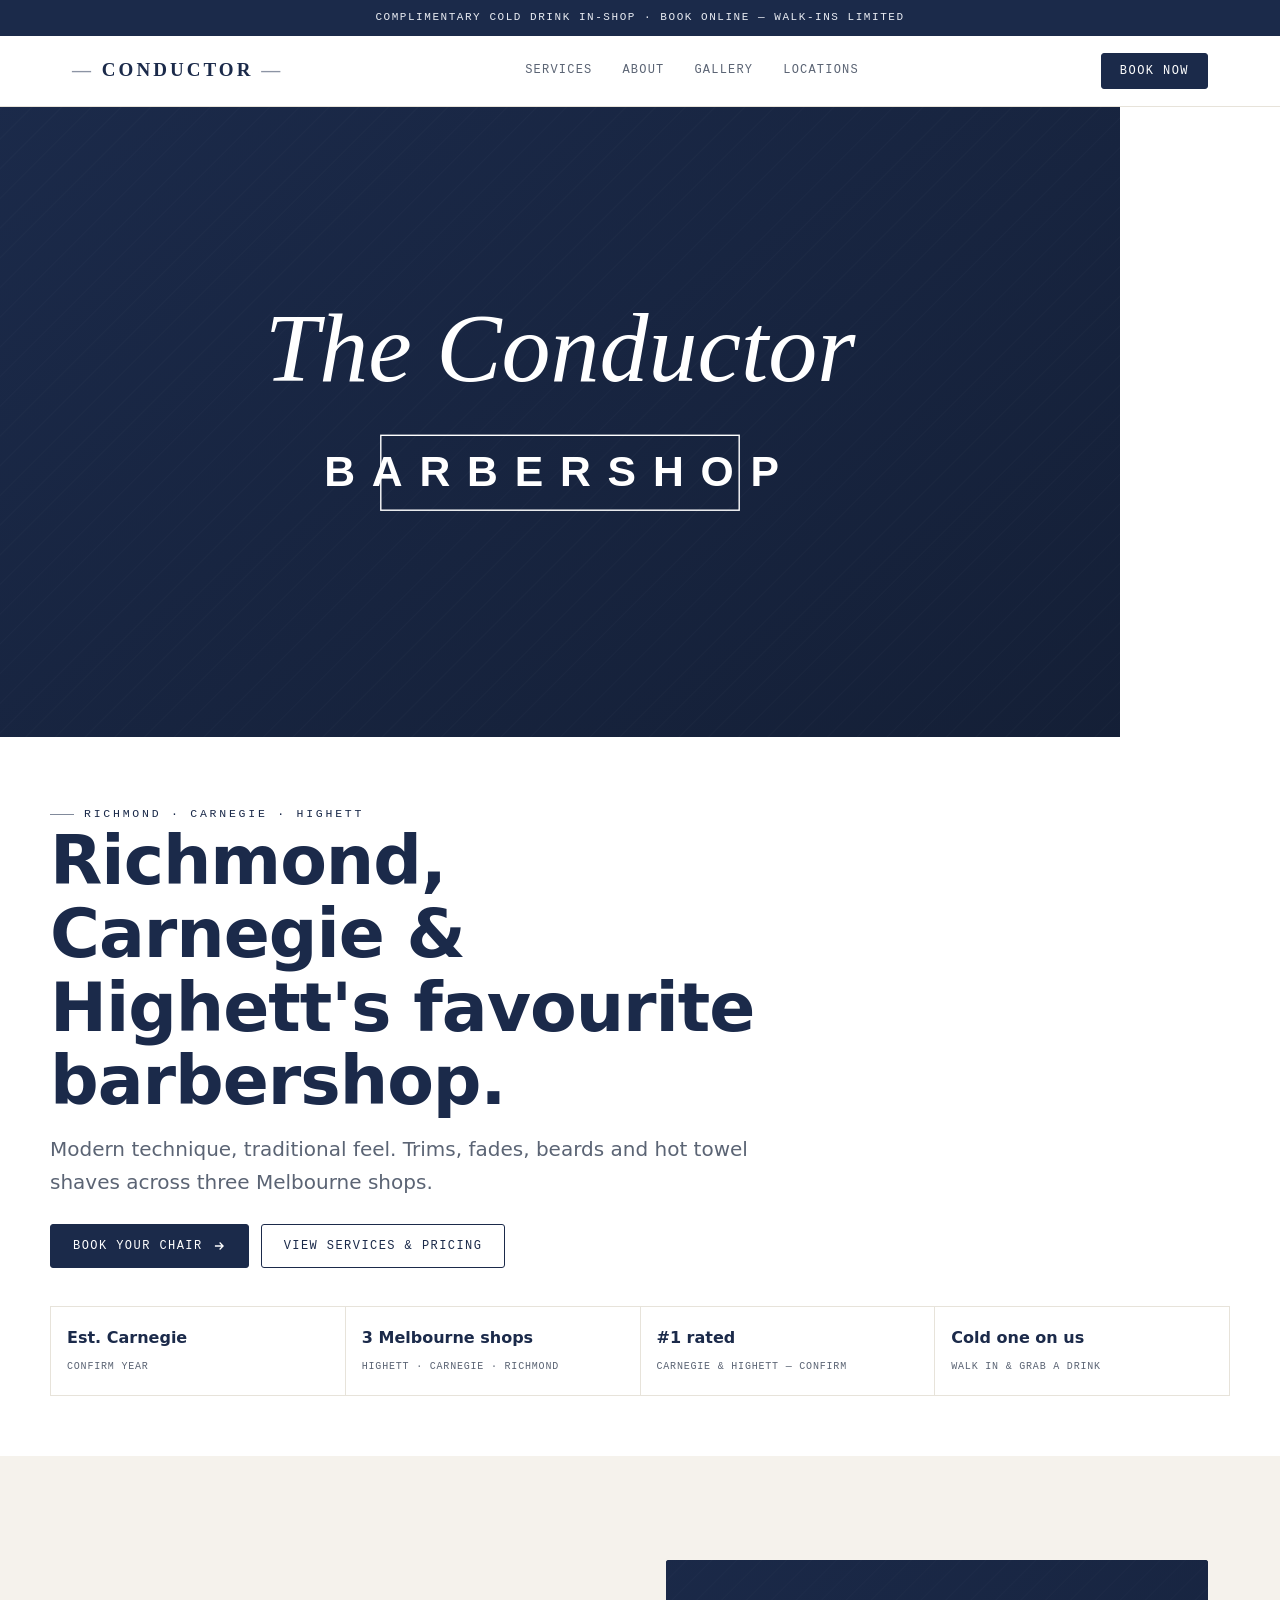
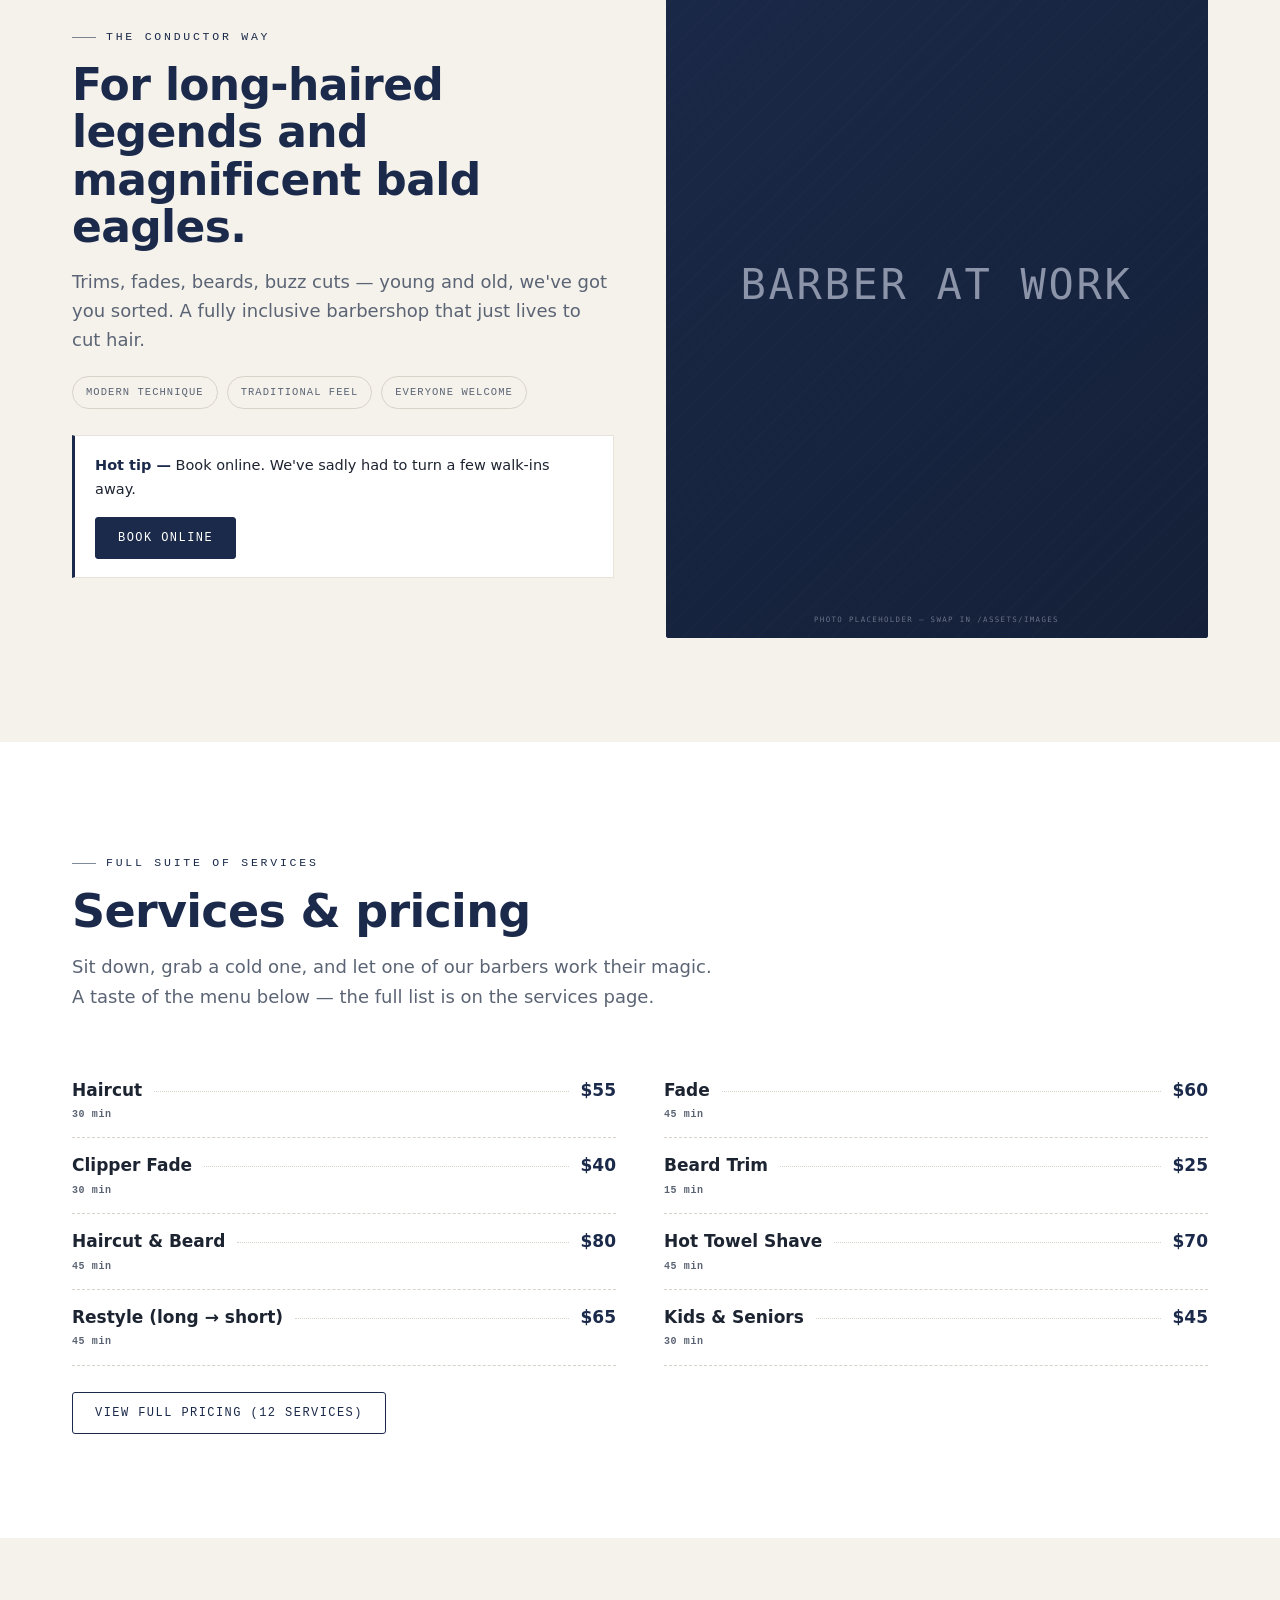
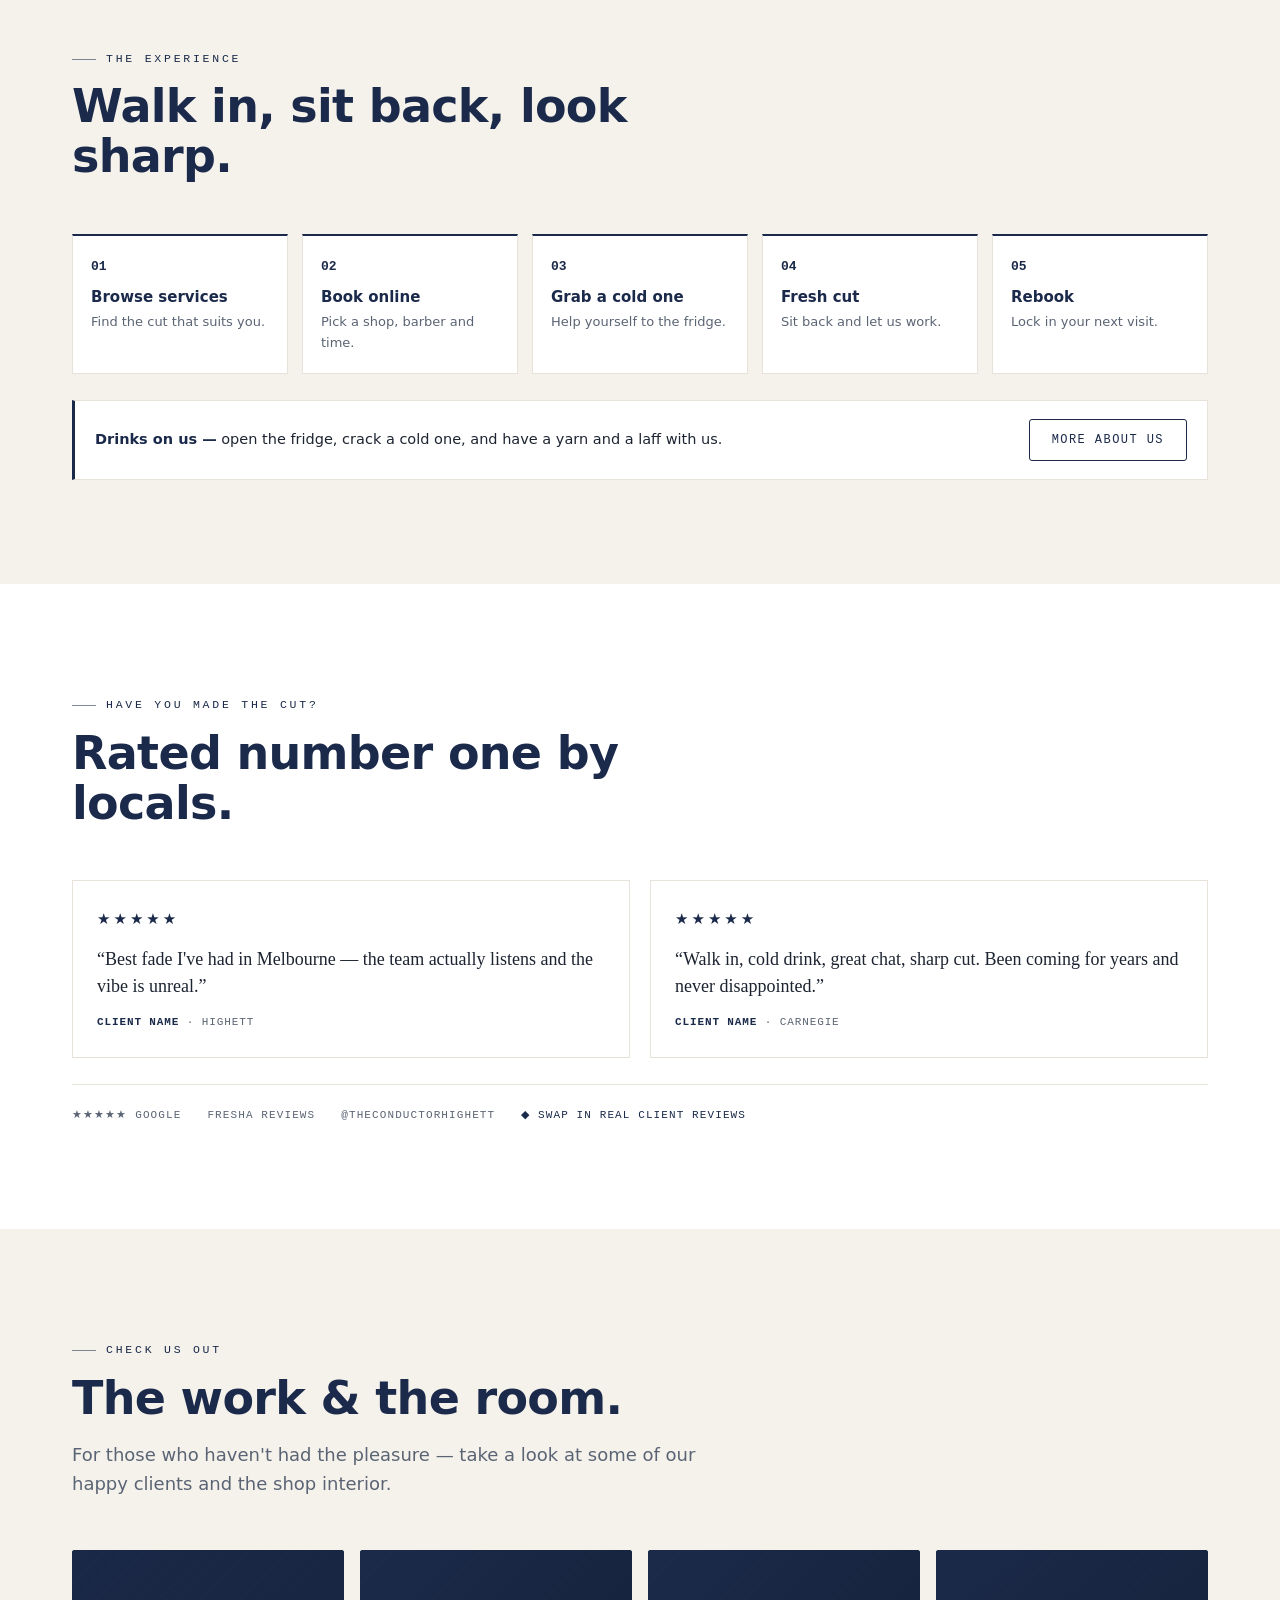
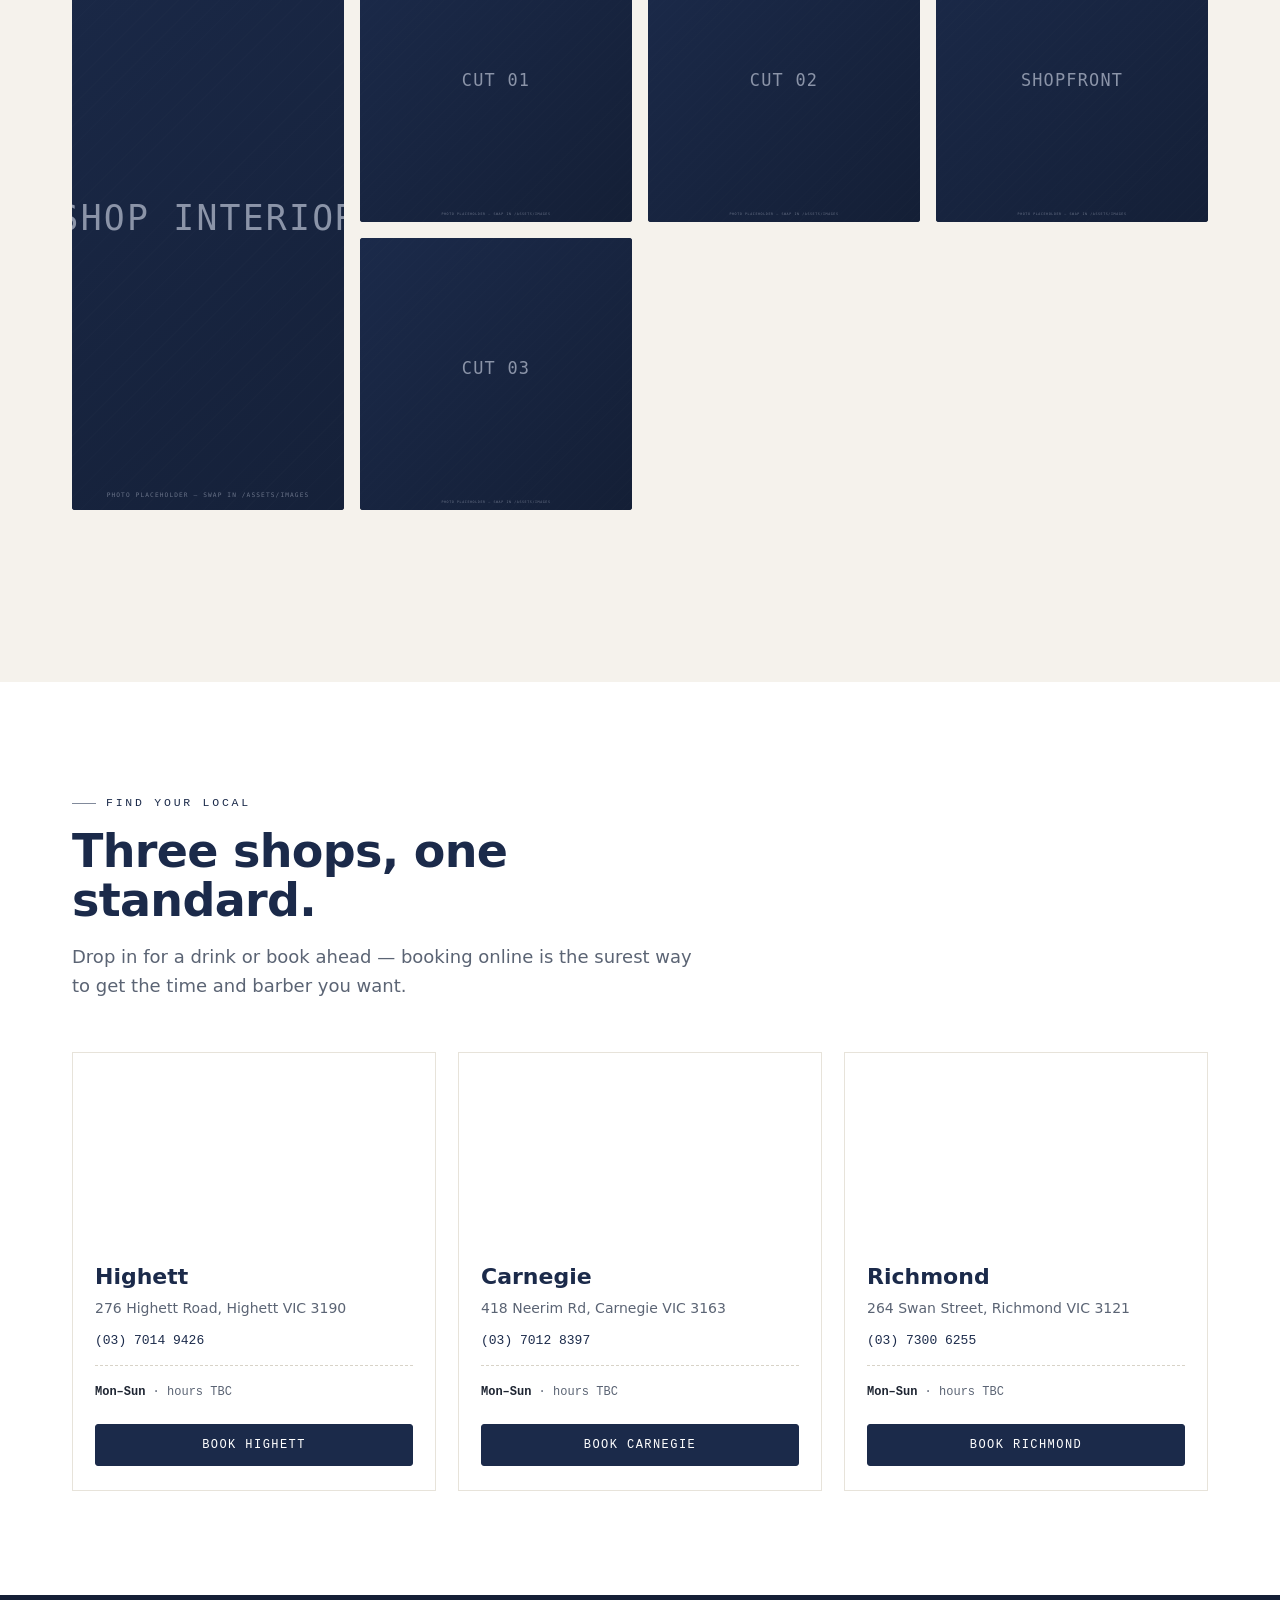
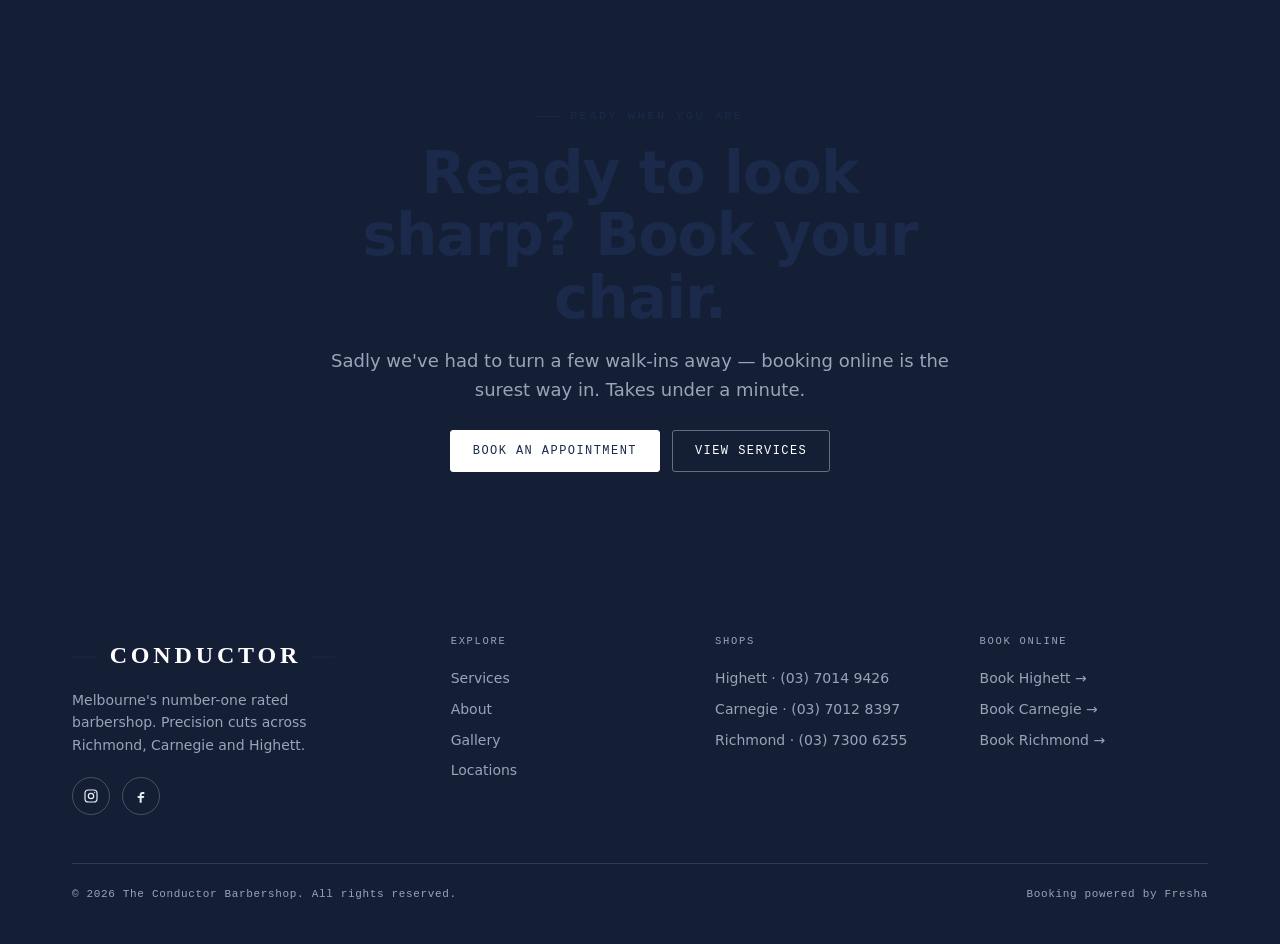
==== index.html @ 79f8821f "Add files via upload" ====
<!DOCTYPE html>
<html lang="en">
<head>
<meta charset="UTF-8" />
<meta name="viewport" content="width=device-width, initial-scale=1.0" />
<title>The Conductor Barbershop — Richmond, Carnegie &amp; Highett</title>
<meta name="description" content="Melbourne's number-one rated barbershop. Precision cuts, fades, beards and hot towel shaves across Richmond, Carnegie and Highett. Book online in seconds." />
<link rel="stylesheet" href="assets/styles.css" />
</head>
<body>

<!-- ============ ANNOUNCE + HEADER ============ -->
<div class="announce">Complimentary cold drink in-shop · Book online — walk-ins limited</div>
<header class="site-header">
  <div class="container nav">
    <a href="index.html" class="brand"><span class="r">—</span> CONDUCTOR <span class="r">—</span></a>
    <nav class="nav-links">
      <a href="services.html">Services</a>
      <a href="about.html">About</a>
      <a href="gallery.html">Gallery</a>
      <a href="locations.html">Locations</a>
    </nav>
    <div class="nav-right">
      <button class="btn btn--solid" data-book>Book Now</button>
      <button class="burger" id="burger" aria-label="Open menu"><span></span><span></span><span></span></button>
    </div>
  </div>
</header>
<div class="drawer" id="drawer">
  <div class="drawer-top">
    <span class="brand"><span class="r">—</span> CONDUCTOR <span class="r">—</span></span>
    <button class="drawer-close" id="drawerClose" aria-label="Close menu">&times;</button>
  </div>
  <a href="services.html">Services</a>
  <a href="about.html">About</a>
  <a href="gallery.html">Gallery</a>
  <a href="locations.html">Locations</a>
  <button class="btn btn--light" data-book>Book an appointment</button>
</div>

<!-- ============ HERO ============ -->
<section class="hero">
  <div class="hero-media">
    <!-- SWAP: replace src with a real shop/cut photo -->
    <img src="assets/images/hero.svg" alt="The Conductor Barbershop" />
  </div>
  <div class="container hero-body reveal">
    <span class="eyebrow">Richmond · Carnegie · Highett</span>
    <h1>Richmond, Carnegie &amp; Highett's favourite barbershop.</h1>
    <p class="h-lead">Modern technique, traditional feel. Trims, fades, beards and hot towel shaves across three Melbourne shops.</p>
    <div class="btns">
      <button class="btn btn--solid" data-book>Book your chair
        <svg viewBox="0 0 24 24" fill="none" stroke="currentColor" stroke-width="2.2"><path d="M5 12h14M13 6l6 6-6 6"/></svg>
      </button>
      <a class="btn btn--outline" href="services.html">View services &amp; pricing</a>
    </div>
    <div class="trust">
      <div class="t"><b>Est. Carnegie</b><span>Confirm year</span></div>
      <div class="t"><b>3 Melbourne shops</b><span>Highett · Carnegie · Richmond</span></div>
      <div class="t"><b>#1 rated</b><span>Carnegie &amp; Highett — confirm</span></div>
      <div class="t"><b>Cold one on us</b><span>Walk in &amp; grab a drink</span></div>
    </div>
  </div>
</section>

<!-- ============ OUR SERVICE ============ -->
<section class="section bone">
  <div class="container split">
    <div class="reveal">
      <span class="eyebrow">The Conductor way</span>
      <h2 style="font-size:clamp(28px,5vw,44px);margin-top:14px">For long-haired legends and magnificent bald eagles.</h2>
      <p class="h-lead">Trims, fades, beards, buzz cuts — young and old, we've got you sorted. A fully inclusive barbershop that just lives to cut hair.</p>
      <div class="chips">
        <span class="chip">Modern technique</span>
        <span class="chip">Traditional feel</span>
        <span class="chip">Everyone welcome</span>
      </div>
      <div class="callout">
        <p><b>Hot tip —</b> Book online. We've sadly had to turn a few walk-ins away.</p>
        <button class="btn btn--solid" data-book>Book online</button>
      </div>
    </div>
    <div class="split-media reveal">
      <!-- SWAP: barber at work -->
      <div class="media ar-45"><img src="assets/images/barber-at-work.svg" alt="A Conductor barber at work" /></div>
    </div>
  </div>
</section>

<!-- ============ SERVICES & PRICING (teaser) ============ -->
<section class="section">
  <div class="container">
    <div class="sec-head reveal">
      <span class="eyebrow">Full suite of services</span>
      <h2>Services &amp; pricing</h2>
      <p class="h-lead">Sit down, grab a cold one, and let one of our barbers work their magic. A taste of the menu below — the full list is on the services page.</p>
    </div>
    <div class="price-grid reveal">
      <div class="price"><span class="n">Haircut<span class="dur">30 min</span></span><span class="fill"></span><span class="p">$55</span></div>
      <div class="price"><span class="n">Fade<span class="dur">45 min</span></span><span class="fill"></span><span class="p">$60</span></div>
      <div class="price"><span class="n">Clipper Fade<span class="dur">30 min</span></span><span class="fill"></span><span class="p">$40</span></div>
      <div class="price"><span class="n">Beard Trim<span class="dur">15 min</span></span><span class="fill"></span><span class="p">$25</span></div>
      <div class="price"><span class="n">Haircut &amp; Beard<span class="dur">45 min</span></span><span class="fill"></span><span class="p">$80</span></div>
      <div class="price"><span class="n">Hot Towel Shave<span class="dur">45 min</span></span><span class="fill"></span><span class="p">$70</span></div>
      <div class="price"><span class="n">Restyle (long → short)<span class="dur">45 min</span></span><span class="fill"></span><span class="p">$65</span></div>
      <div class="price"><span class="n">Kids &amp; Seniors<span class="dur">30 min</span></span><span class="fill"></span><span class="p">$45</span></div>
    </div>
    <div class="btns reveal"><a class="btn btn--outline" href="services.html">View full pricing (12 services)</a></div>
  </div>
</section>

<!-- ============ THE EXPERIENCE ============ -->
<section class="section bone">
  <div class="container">
    <div class="sec-head reveal">
      <span class="eyebrow">The experience</span>
      <h2>Walk in, sit back, look sharp.</h2>
    </div>
    <div class="steps reveal">
      <div class="step"><div class="k">01</div><h3>Browse services</h3><p>Find the cut that suits you.</p></div>
      <div class="step"><div class="k">02</div><h3>Book online</h3><p>Pick a shop, barber and time.</p></div>
      <div class="step"><div class="k">03</div><h3>Grab a cold one</h3><p>Help yourself to the fridge.</p></div>
      <div class="step"><div class="k">04</div><h3>Fresh cut</h3><p>Sit back and let us work.</p></div>
      <div class="step"><div class="k">05</div><h3>Rebook</h3><p>Lock in your next visit.</p></div>
    </div>
    <div class="callout reveal">
      <p><b>Drinks on us —</b> open the fridge, crack a cold one, and have a yarn and a laff with us.</p>
      <a class="btn btn--outline" href="about.html">More about us</a>
    </div>
  </div>
</section>

<!-- ============ SOCIAL PROOF ============ -->
<section class="section">
  <div class="container">
    <div class="sec-head reveal">
      <span class="eyebrow">Have you made the cut?</span>
      <h2>Rated number one by locals.</h2>
    </div>
    <div class="grid grid-2 reveal">
      <div class="card review">
        <div class="stars">★★★★★</div>
        <p>“Best fade I've had in Melbourne — the team actually listens and the vibe is unreal.”</p>
        <div class="by"><b>Client name</b> · Highett</div>
      </div>
      <div class="card review">
        <div class="stars">★★★★★</div>
        <p>“Walk in, cold drink, great chat, sharp cut. Been coming for years and never disappointed.”</p>
        <div class="by"><b>Client name</b> · Carnegie</div>
      </div>
    </div>
    <div class="press reveal">
      <span>★★★★★ Google</span><span>Fresha reviews</span><span>@theconductorhighett</span>
      <span style="color:var(--navy)">◆ Swap in real client reviews</span>
    </div>
  </div>
</section>

<!-- ============ GALLERY TEASER ============ -->
<section class="section bone">
  <div class="container">
    <div class="sec-head reveal">
      <span class="eyebrow">Check us out</span>
      <h2>The work &amp; the room.</h2>
      <p class="h-lead">For those who haven't had the pleasure — take a look at some of our happy clients and the shop interior.</p>
    </div>
    <div class="gallery reveal">
      <div class="media tall"><img src="assets/images/interior.svg" alt="Inside the shop" /></div>
      <div class="media"><img src="assets/images/gallery-01.svg" alt="Fresh cut" /></div>
      <div class="media"><img src="assets/images/gallery-02.svg" alt="Fresh cut" /></div>
      <div class="media"><img src="assets/images/shopfront.svg" alt="The Conductor shopfront" /></div>
      <div class="media"><img src="assets/images/gallery-03.svg" alt="Fresh cut" /></div>
    </div>
    <div class="btns reveal"><a class="btn btn--outline" href="gallery.html">View gallery</a></div>
  </div>
</section>

<!-- ============ LOCATIONS ============ -->
<section class="section">
  <div class="container">
    <div class="sec-head reveal">
      <span class="eyebrow">Find your local</span>
      <h2>Three shops, one standard.</h2>
      <p class="h-lead">Drop in for a drink or book ahead — booking online is the surest way to get the time and barber you want.</p>
    </div>
    <div class="locs reveal">
      <div class="loc">
        <iframe class="map" loading="lazy" referrerpolicy="no-referrer-when-downgrade" title="Map — Highett" src="https://www.google.com/maps?q=276+Highett+Road,+Highett+VIC+3190&output=embed"></iframe>
        <div class="loc-body">
          <h3>Highett</h3>
          <div class="addr">276 Highett Road, Highett VIC 3190</div>
          <a class="ph" href="tel:+61370149426">(03) 7014 9426</a>
          <div class="hrs"><b>Mon–Sun</b> · hours TBC</div>
          <a class="btn btn--solid" href="https://www.fresha.com/en-GB/a/the-conductor-barbershop-highett-highett-276-highett-road-khoqz62w" target="_blank" rel="noopener">Book Highett</a>
        </div>
      </div>
      <div class="loc">
        <iframe class="map" loading="lazy" referrerpolicy="no-referrer-when-downgrade" title="Map — Carnegie" src="https://www.google.com/maps?q=418+Neerim+Road,+Carnegie+VIC+3163&output=embed"></iframe>
        <div class="loc-body">
          <h3>Carnegie</h3>
          <div class="addr">418 Neerim Rd, Carnegie VIC 3163</div>
          <a class="ph" href="tel:+61370128397">(03) 7012 8397</a>
          <div class="hrs"><b>Mon–Sun</b> · hours TBC</div>
          <a class="btn btn--solid" href="https://www.fresha.com/en-GB/a/the-conductor-barbershop-carnegie-carnegie-418-neerim-road-ucweetrc" target="_blank" rel="noopener">Book Carnegie</a>
        </div>
      </div>
      <div class="loc">
        <iframe class="map" loading="lazy" referrerpolicy="no-referrer-when-downgrade" title="Map — Richmond" src="https://www.google.com/maps?q=264+Swan+Street,+Richmond+VIC+3121&output=embed"></iframe>
        <div class="loc-body">
          <h3>Richmond</h3>
          <div class="addr">264 Swan Street, Richmond VIC 3121</div>
          <a class="ph" href="tel:+61373006255">(03) 7300 6255</a>
          <div class="hrs"><b>Mon–Sun</b> · hours TBC</div>
          <a class="btn btn--solid" href="https://www.fresha.com/en-GB/a/the-conductor-richmond-richmond-264-swan-st-gpm0kkth" target="_blank" rel="noopener">Book Richmond</a>
        </div>
      </div>
    </div>
  </div>
</section>

<!-- ============ CTA ============ -->
<section class="section cta">
  <div class="container reveal">
    <span class="eyebrow">Ready when you are</span>
    <h2 style="margin-top:16px">Ready to look sharp? Book your chair.</h2>
    <p class="h-lead">Sadly we've had to turn a few walk-ins away — booking online is the surest way in. Takes under a minute.</p>
    <div class="btns">
      <button class="btn btn--light" data-book>Book an appointment</button>
      <a class="btn btn--ghost" href="services.html">View services</a>
    </div>
  </div>
</section>

<!-- ============ FOOTER ============ -->
<footer class="site-footer">
  <div class="container">
    <div class="foot-grid">
      <div class="foot-brand">
        <div class="brand"><span class="r">—</span> CONDUCTOR <span class="r">—</span></div>
        <p>Melbourne's number-one rated barbershop. Precision cuts across Richmond, Carnegie and Highett.</p>
        <div class="socials">
          <a href="https://www.instagram.com/theconductorhighett" target="_blank" rel="noopener" aria-label="Instagram">
            <svg viewBox="0 0 24 24" fill="none" stroke="currentColor" stroke-width="1.8"><rect x="3" y="3" width="18" height="18" rx="5"/><circle cx="12" cy="12" r="4"/><circle cx="17.5" cy="6.5" r="1" fill="currentColor" stroke="none"/></svg>
          </a>
          <a href="#" aria-label="Facebook">
            <svg viewBox="0 0 24 24" fill="currentColor"><path d="M14 9h3V6h-3c-2.2 0-4 1.8-4 4v2H7v3h3v7h3v-7h3l1-3h-4v-2c0-.6.4-1 1-1z"/></svg>
          </a>
        </div>
      </div>
      <div class="foot-col">
        <h4>Explore</h4>
        <a href="services.html">Services</a>
        <a href="about.html">About</a>
        <a href="gallery.html">Gallery</a>
        <a href="locations.html">Locations</a>
      </div>
      <div class="foot-col">
        <h4>Shops</h4>
        <a href="tel:+61370149426">Highett · (03) 7014 9426</a>
        <a href="tel:+61370128397">Carnegie · (03) 7012 8397</a>
        <a href="tel:+61373006255">Richmond · (03) 7300 6255</a>
      </div>
      <div class="foot-col">
        <h4>Book online</h4>
        <a href="https://www.fresha.com/en-GB/a/the-conductor-barbershop-highett-highett-276-highett-road-khoqz62w" target="_blank" rel="noopener">Book Highett →</a>
        <a href="https://www.fresha.com/en-GB/a/the-conductor-barbershop-carnegie-carnegie-418-neerim-road-ucweetrc" target="_blank" rel="noopener">Book Carnegie →</a>
        <a href="https://www.fresha.com/en-GB/a/the-conductor-richmond-richmond-264-swan-st-gpm0kkth" target="_blank" rel="noopener">Book Richmond →</a>
      </div>
    </div>
    <div class="foot-bottom">
      <span>© <span id="yr"></span> The Conductor Barbershop. All rights reserved.</span>
      <span>Booking powered by Fresha</span>
    </div>
  </div>
</footer>

<script src="assets/script.js"></script>
</body>
</html>
---- assets/styles.css ----
/* ============================================================
   THE CONDUCTOR BARBERSHOP — shared stylesheet
   Light + navy. Mobile-first. No build step, no dependencies.
   Edit brand colours in one place: the :root block below.
   ============================================================ */

:root{
  /* brand */
  --navy:#1B2A4A;
  --navy-deep:#141F36;
  --navy-ink:#0F1830;
  /* surfaces */
  --paper:#ffffff;
  --bone:#F5F2EC;         /* warm off-white for alternating sections */
  --ink:#1D2431;          /* body text */
  --muted:#5B6474;        /* secondary text */
  --line:#E7E3DA;         /* hairlines on light */
  --line-2:#D8D3C8;
  --on-navy:#E9ECF3;      /* text on navy */
  --on-navy-dim:#9AA3B8;
  /* layout */
  --maxw:1180px;
  --radius:3px;
  --ease:cubic-bezier(.22,.61,.36,1);
  --mono:ui-monospace,SFMono-Regular,"SF Mono",Menlo,Consolas,monospace;
  --sans:system-ui,-apple-system,"Segoe UI",Roboto,Helvetica,Arial,sans-serif;
  --serif:Georgia,"Times New Roman",serif;
}

*{box-sizing:border-box;margin:0;padding:0}
html{scroll-behavior:smooth;-webkit-text-size-adjust:100%}
body{
  font-family:var(--sans);
  color:var(--ink);
  background:var(--paper);
  line-height:1.62;
  font-size:16px;
  -webkit-font-smoothing:antialiased;
  overflow-x:hidden;
}
img{max-width:100%;display:block}
a{color:inherit;text-decoration:none}
::selection{background:var(--navy);color:#fff}

h1,h2,h3,h4{line-height:1.08;font-weight:800;letter-spacing:-.015em;color:var(--navy)}
.container{width:100%;max-width:var(--maxw);margin:0 auto;padding:0 22px}
.section{padding:clamp(56px,9vw,104px) 0}
.section.bone{background:var(--bone)}
.section.navy{background:var(--navy-deep);color:var(--on-navy)}
.section.navy h1,.section.navy h2,.section.navy h3{color:#fff}

.eyebrow{
  font-family:var(--mono);font-size:11.5px;letter-spacing:.24em;text-transform:uppercase;
  color:var(--navy);display:inline-flex;align-items:center;gap:10px;font-weight:500;
}
.eyebrow::before{content:"";width:24px;height:1px;background:var(--navy);opacity:.55}
.navy .eyebrow{color:var(--on-navy-dim)}
.navy .eyebrow::before{background:var(--on-navy-dim)}

.h-lead{margin-top:16px;font-size:clamp(15px,2vw,18px);color:var(--muted);max-width:58ch}
.navy .h-lead{color:var(--on-navy-dim)}
.sec-head{max-width:640px;margin-bottom:clamp(30px,5vw,52px)}
.sec-head h2{font-size:clamp(28px,5vw,46px);margin-top:14px}

/* ---------- buttons ---------- */
.btn{
  display:inline-flex;align-items:center;justify-content:center;gap:9px;
  font-family:var(--mono);font-size:12px;letter-spacing:.12em;text-transform:uppercase;font-weight:500;
  padding:14px 22px;border-radius:var(--radius);border:1px solid var(--navy);cursor:pointer;
  transition:transform .25s var(--ease),background .25s var(--ease),color .25s var(--ease),border-color .25s var(--ease);
  line-height:1;white-space:nowrap;background:var(--paper);color:var(--navy);
}
.btn svg{width:14px;height:14px}
.btn--solid{background:var(--navy);color:#fff}
.btn--solid:hover{background:var(--navy-ink);transform:translateY(-2px)}
.btn--outline:hover{background:var(--navy);color:#fff;transform:translateY(-2px)}
.btn--light{background:#fff;color:var(--navy);border-color:#fff}
.btn--light:hover{transform:translateY(-2px);background:#f0f0f0}
.btn--ghost{background:transparent;border-color:rgba(255,255,255,.35);color:#fff}
.btn--ghost:hover{border-color:#fff;transform:translateY(-2px)}
.btns{display:flex;flex-wrap:wrap;gap:12px;margin-top:26px}

/* ---------- announcement bar ---------- */
.announce{background:var(--navy);color:var(--on-navy);text-align:center;
  font-family:var(--mono);font-size:11px;letter-spacing:.14em;text-transform:uppercase;padding:9px 14px}
.announce a{color:#fff;text-decoration:underline;text-underline-offset:2px}

/* ---------- header ---------- */
.site-header{position:sticky;top:0;z-index:50;background:rgba(255,255,255,.9);
  backdrop-filter:saturate(140%) blur(12px);-webkit-backdrop-filter:saturate(140%) blur(12px);
  border-bottom:1px solid var(--line)}
.nav{display:flex;align-items:center;justify-content:space-between;height:70px}
.brand{font-family:var(--serif);font-weight:700;letter-spacing:.16em;font-size:19px;color:var(--navy);white-space:nowrap}
.brand .r{color:var(--navy);opacity:.5}
.nav-links{display:none;gap:30px;align-items:center}
.nav-links a{font-family:var(--mono);font-size:12px;letter-spacing:.1em;text-transform:uppercase;color:var(--muted);transition:color .2s}
.nav-links a:hover,.nav-links a.active{color:var(--navy)}
.nav-right{display:flex;align-items:center;gap:14px}
.nav-right .btn{padding:11px 18px}
.burger{display:inline-flex;flex-direction:column;gap:5px;background:none;border:0;cursor:pointer;padding:8px}
.burger span{width:22px;height:2px;background:var(--navy);transition:.3s var(--ease)}
@media(min-width:900px){
  .nav-links{display:flex}
  .burger{display:none}
}

/* mobile drawer */
.drawer{position:fixed;inset:0;z-index:80;background:var(--navy-deep);color:#fff;
  transform:translateY(-100%);transition:transform .4s var(--ease);
  display:flex;flex-direction:column;padding:24px 22px}
.drawer.open{transform:translateY(0)}
.drawer-top{display:flex;justify-content:space-between;align-items:center;margin-bottom:34px}
.drawer-top .brand{color:#fff}
.drawer-close{background:none;border:0;color:#fff;font-size:30px;line-height:1;cursor:pointer}
.drawer a{font-family:var(--serif);font-size:30px;color:#fff;padding:14px 0;border-bottom:1px solid rgba(255,255,255,.12)}
.drawer .btn{margin-top:26px}

/* ---------- hero ---------- */
.hero{position:relative}
.hero-media{position:relative;aspect-ratio:16/9;max-height:70vh;overflow:hidden;background:var(--navy-deep)}
.hero-media img{width:100%;height:100%;object-fit:cover}
.hero-body{padding:clamp(34px,6vw,60px) 0}
.hero-body h1{font-size:clamp(34px,6.4vw,68px);max-width:15ch}
.hero-body .h-lead{font-size:clamp(16px,2.2vw,20px)}
.trust{display:grid;grid-template-columns:repeat(2,1fr);gap:1px;margin-top:38px;background:var(--line);border:1px solid var(--line)}
.trust .t{background:var(--paper);padding:18px 16px}
.trust .t b{display:block;font-size:16px;color:var(--navy);font-weight:800}
.trust .t span{font-family:var(--mono);font-size:10px;letter-spacing:.08em;text-transform:uppercase;color:var(--muted)}
@media(min-width:760px){.trust{grid-template-columns:repeat(4,1fr)}}

/* ---------- media + split ---------- */
.media{position:relative;overflow:hidden;border-radius:var(--radius);background:var(--navy-deep)}
.media img{width:100%;height:100%;object-fit:cover}
.ar-45{aspect-ratio:4/5}.ar-11{aspect-ratio:1/1}.ar-43{aspect-ratio:4/3}.ar-169{aspect-ratio:16/9}.ar-34{aspect-ratio:3/4}
.split{display:grid;grid-template-columns:1fr;gap:clamp(26px,4vw,54px);align-items:center}
@media(min-width:860px){.split{grid-template-columns:1fr 1fr}.split.rev .split-media{order:2}}

.chips{display:flex;flex-wrap:wrap;gap:9px;margin-top:22px}
.chip{font-family:var(--mono);font-size:10.5px;letter-spacing:.1em;text-transform:uppercase;
  border:1px solid var(--line-2);border-radius:20px;padding:7px 13px;color:var(--muted)}

.callout{display:flex;flex-wrap:wrap;align-items:center;justify-content:space-between;gap:16px;
  border:1px solid var(--line);border-left:3px solid var(--navy);background:var(--paper);
  padding:18px 20px;margin-top:26px}
.callout p{font-size:14.5px;color:var(--ink)}
.callout b{color:var(--navy)}

/* ---------- pricing ---------- */
.price-cat{font-family:var(--mono);font-size:11px;letter-spacing:.16em;text-transform:uppercase;color:var(--navy);
  margin:30px 0 4px;padding-top:16px;border-top:1px solid var(--line)}
.price-grid{display:grid;grid-template-columns:1fr;gap:0 48px}
@media(min-width:720px){.price-grid{grid-template-columns:1fr 1fr}}
.price{display:flex;align-items:baseline;gap:12px;padding:14px 0;border-bottom:1px dashed var(--line-2)}
.price .n{font-size:17px;font-weight:700;color:var(--ink)}
.price .dur{font-family:var(--mono);font-size:10px;letter-spacing:.06em;color:var(--muted);display:block;margin-top:3px}
.price .fill{flex:1;border-bottom:1px dotted var(--line-2);transform:translateY(-4px)}
.price .p{font-size:17px;font-weight:800;color:var(--navy);white-space:nowrap}

/* ---------- steps ---------- */
.steps{display:grid;grid-template-columns:1fr;gap:14px;margin-top:8px}
@media(min-width:560px){.steps{grid-template-columns:repeat(2,1fr)}}
@media(min-width:960px){.steps{grid-template-columns:repeat(5,1fr)}}
.step{border:1px solid var(--line);border-top:2px solid var(--navy);background:var(--paper);padding:20px 18px}
.step .k{font-family:var(--mono);font-size:13px;color:var(--navy);font-weight:700}
.step h3{font-size:15px;margin:12px 0 6px;letter-spacing:0}
.step p{font-size:13px;color:var(--muted)}
.steps.four{grid-template-columns:1fr}
@media(min-width:560px){.steps.four{grid-template-columns:repeat(2,1fr)}}
@media(min-width:960px){.steps.four{grid-template-columns:repeat(4,1fr)}}

/* ---------- cards / reviews ---------- */
.grid{display:grid;gap:20px}
.grid-2{grid-template-columns:1fr}
.grid-3{grid-template-columns:1fr}
.grid-4{grid-template-columns:repeat(2,1fr)}
@media(min-width:720px){.grid-2{grid-template-columns:repeat(2,1fr)}.grid-3{grid-template-columns:repeat(3,1fr)}.grid-4{grid-template-columns:repeat(4,1fr)}}
.card{border:1px solid var(--line);background:var(--paper);padding:26px 24px}
.stars{color:var(--navy);letter-spacing:3px;font-size:15px}
.review p{margin:14px 0;font-family:var(--serif);font-size:18px;line-height:1.5;color:var(--ink)}
.review .by{font-family:var(--mono);font-size:11px;letter-spacing:.08em;text-transform:uppercase;color:var(--muted)}
.review .by b{color:var(--navy)}
.press{display:flex;flex-wrap:wrap;gap:10px 26px;margin-top:26px;padding-top:22px;border-top:1px solid var(--line);align-items:center}
.press span{font-family:var(--mono);font-size:11px;letter-spacing:.1em;text-transform:uppercase;color:var(--muted)}

/* team */
.team{display:grid;grid-template-columns:repeat(2,1fr);gap:20px}
@media(min-width:820px){.team{grid-template-columns:repeat(4,1fr)}}
.member .media{margin-bottom:14px}
.member h3{font-size:19px;letter-spacing:0}
.member .role{font-family:var(--mono);font-size:10.5px;letter-spacing:.1em;text-transform:uppercase;color:var(--muted);margin-top:4px}
.member p{font-size:13.5px;color:var(--muted);margin-top:10px}

/* ---------- gallery ---------- */
.gallery{display:grid;grid-template-columns:repeat(2,1fr);gap:12px}
@media(min-width:760px){.gallery{grid-template-columns:repeat(4,1fr);gap:16px}}
.gallery .media{aspect-ratio:1}
.gallery .tall{grid-row:span 2;aspect-ratio:auto}
@media(max-width:759px){.gallery .tall{grid-row:span 1;aspect-ratio:1}}
.igfeed{display:grid;grid-template-columns:repeat(3,1fr);gap:10px}
@media(min-width:680px){.igfeed{grid-template-columns:repeat(6,1fr)}}
.igfeed .media{aspect-ratio:1}

/* ---------- locations ---------- */
.locs{display:grid;grid-template-columns:1fr;gap:22px}
@media(min-width:820px){.locs{grid-template-columns:repeat(3,1fr)}}
.loc{border:1px solid var(--line);background:var(--paper);overflow:hidden;display:flex;flex-direction:column}
.loc .map{width:100%;height:190px;border:0;display:block;filter:grayscale(1) contrast(1.02) brightness(.98)}
.loc-body{padding:22px 22px 24px;display:flex;flex-direction:column;flex:1}
.loc-body h3{font-size:22px;letter-spacing:0}
.loc-body .addr{color:var(--muted);font-size:14px;margin-top:8px}
.loc-body .ph{font-family:var(--mono);font-size:13px;color:var(--navy);margin-top:10px}
.loc-body .hrs{font-family:var(--mono);font-size:12px;color:var(--muted);line-height:2;margin-top:14px;padding-top:14px;border-top:1px dashed var(--line-2)}
.loc-body .hrs b{color:var(--ink)}
.loc-body .btn{margin-top:20px;width:100%}

/* ---------- CTA banner ---------- */
.cta{background:var(--navy-deep);color:#fff;text-align:center}
.cta h2{font-size:clamp(30px,6vw,58px);max-width:16ch;margin:0 auto}
.cta .h-lead{margin-left:auto;margin-right:auto;color:var(--on-navy-dim)}
.cta .btns{justify-content:center}

/* ---------- footer ---------- */
.site-footer{background:var(--navy-deep);color:var(--on-navy);padding:60px 0 40px}
.foot-grid{display:grid;grid-template-columns:1fr;gap:36px}
@media(min-width:820px){.foot-grid{grid-template-columns:1.5fr 1fr 1fr 1fr}}
.foot-brand .brand{color:#fff;font-size:24px;margin-bottom:14px}
.foot-brand p{color:var(--on-navy-dim);font-size:14px;max-width:32ch}
.socials{display:flex;gap:12px;margin-top:20px}
.socials a{width:38px;height:38px;border:1px solid rgba(255,255,255,.22);border-radius:50%;display:grid;place-items:center;transition:.25s var(--ease)}
.socials a:hover{background:#fff;color:var(--navy);border-color:#fff}
.socials svg{width:16px;height:16px}
.foot-col h4{font-family:var(--mono);font-size:10.5px;letter-spacing:.16em;text-transform:uppercase;color:var(--on-navy-dim);font-weight:500;margin-bottom:16px}
.foot-col a,.foot-col p{display:block;color:var(--on-navy-dim);font-size:14px;padding:4px 0;transition:color .2s}
.foot-col a:hover{color:#fff}
.foot-bottom{margin-top:48px;padding-top:22px;border-top:1px solid rgba(255,255,255,.12);
  display:flex;flex-wrap:wrap;gap:10px;justify-content:space-between;
  font-family:var(--mono);font-size:11px;letter-spacing:.06em;color:var(--on-navy-dim)}

/* ---------- sticky mobile book bar ---------- */
.book-bar{position:fixed;left:0;right:0;bottom:0;z-index:60;background:rgba(20,31,54,.95);
  backdrop-filter:blur(10px);-webkit-backdrop-filter:blur(10px);border-top:1px solid rgba(255,255,255,.12);
  padding:11px 16px calc(11px + env(safe-area-inset-bottom));display:flex;align-items:center;justify-content:space-between;gap:12px;
  transform:translateY(120%);transition:transform .35s var(--ease)}
.book-bar.show{transform:translateY(0)}
.book-bar .lbl{font-size:12.5px;color:var(--on-navy-dim);line-height:1.3}
.book-bar .lbl b{display:block;color:#fff;font-size:13.5px}
@media(min-width:900px){.book-bar{display:none}}

/* ---------- booking modal ---------- */
.modal{position:fixed;inset:0;z-index:100;display:none;align-items:center;justify-content:center;padding:20px;
  background:rgba(9,14,26,.72);backdrop-filter:blur(5px);-webkit-backdrop-filter:blur(5px)}
.modal.open{display:flex;animation:fade .28s var(--ease)}
@keyframes fade{from{opacity:0}to{opacity:1}}
.modal-card{background:var(--paper);border-radius:6px;width:100%;max-width:500px;padding:32px 28px 28px;position:relative;
  animation:pop .32s var(--ease)}
@keyframes pop{from{transform:translateY(14px);opacity:0}to{transform:none;opacity:1}}
.modal-card h3{font-size:26px}
.modal-card .lead{color:var(--muted);font-size:14px;margin:6px 0 22px}
.modal-close{position:absolute;top:14px;right:16px;background:none;border:0;font-size:26px;color:var(--muted);cursor:pointer;line-height:1}
.modal-close:hover{color:var(--navy)}
.loc-choice{display:flex;flex-direction:column;gap:11px}
.loc-choice a{display:flex;align-items:center;justify-content:space-between;gap:14px;
  border:1px solid var(--line);border-radius:var(--radius);padding:16px 18px;transition:.22s var(--ease)}
.loc-choice a:hover{border-color:var(--navy);background:var(--bone);transform:translateX(3px)}
.loc-choice .lc-n{font-weight:800;color:var(--navy);font-size:18px}
.loc-choice .lc-a{font-family:var(--mono);font-size:11px;letter-spacing:.05em;color:var(--muted);margin-top:2px}
.loc-choice svg{color:var(--navy);flex:none;width:20px;height:20px}

/* ---------- reveal ---------- */
.reveal{opacity:0;transform:translateY(22px);transition:opacity .7s var(--ease),transform .7s var(--ease)}
.reveal.in{opacity:1;transform:none}
@media(prefers-reduced-motion:reduce){*{animation:none!important;transition:none!important;scroll-behavior:auto!important}.reveal{opacity:1;transform:none}}
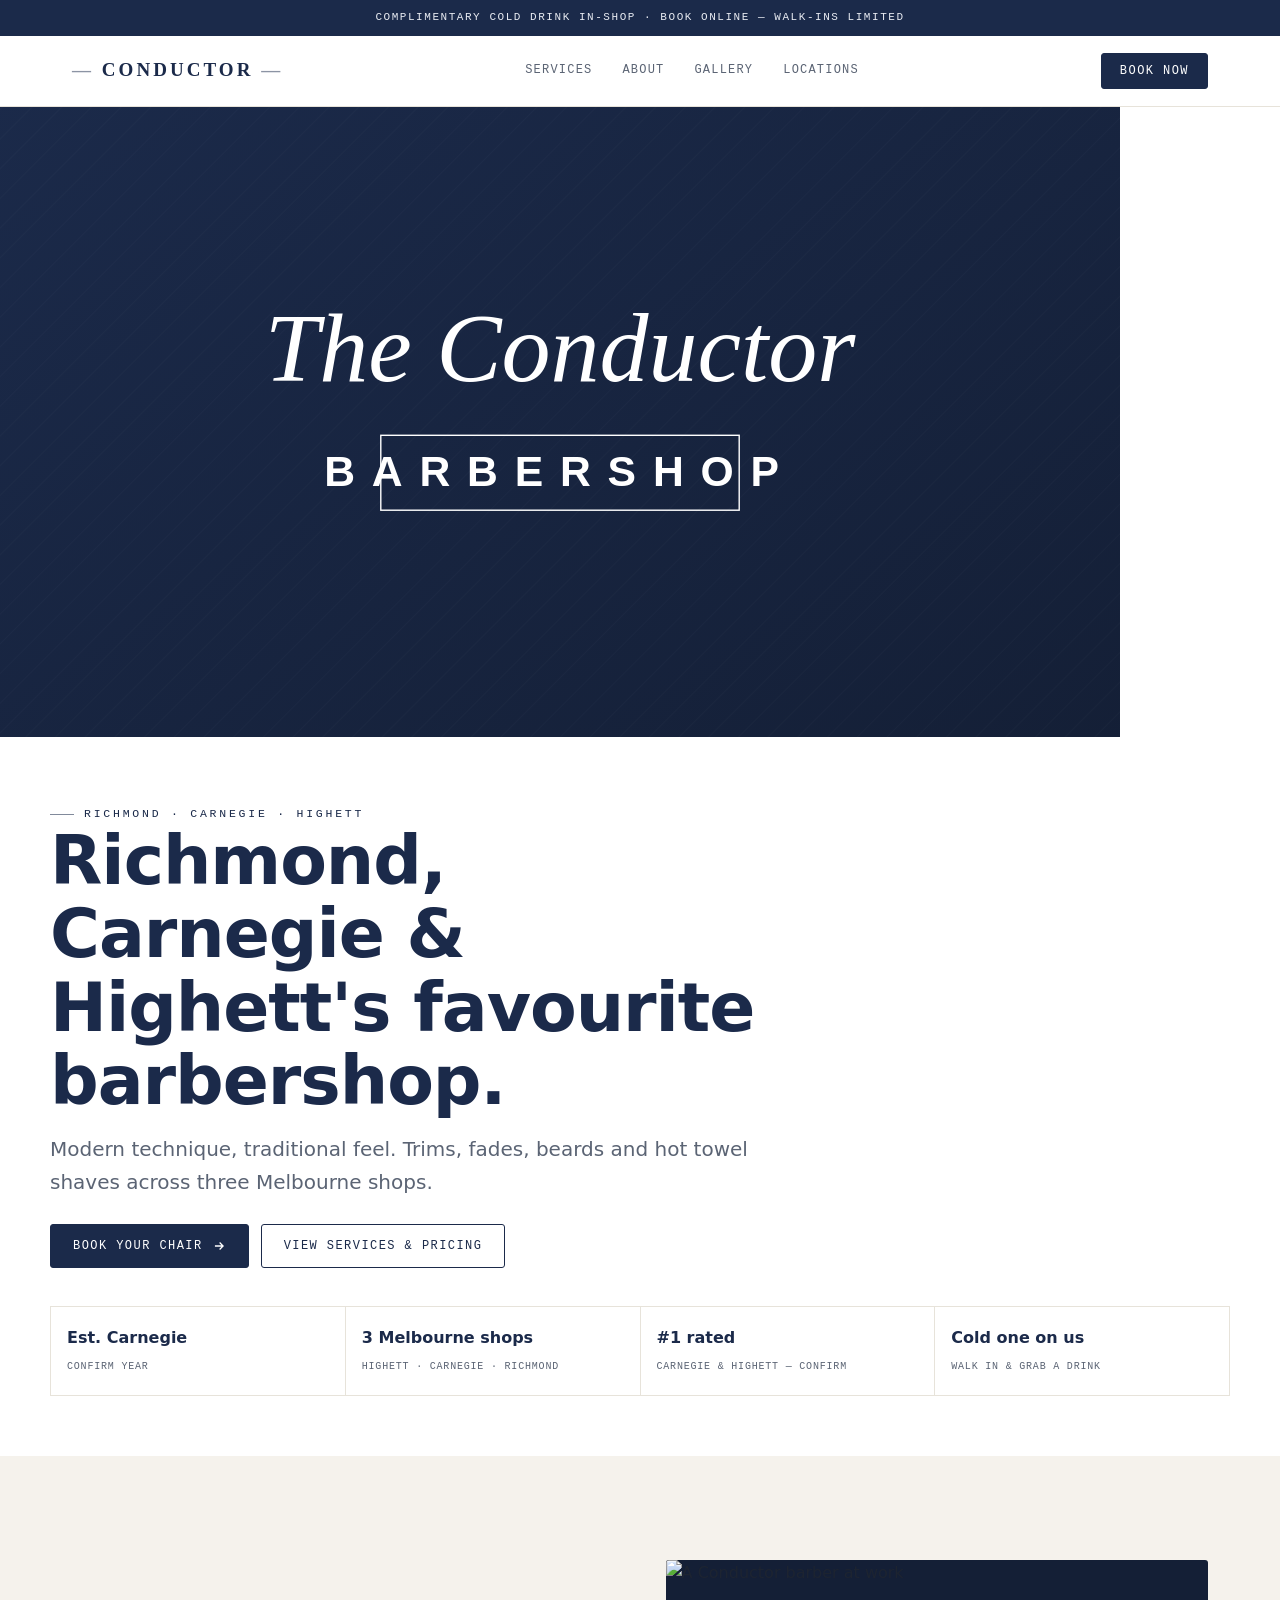
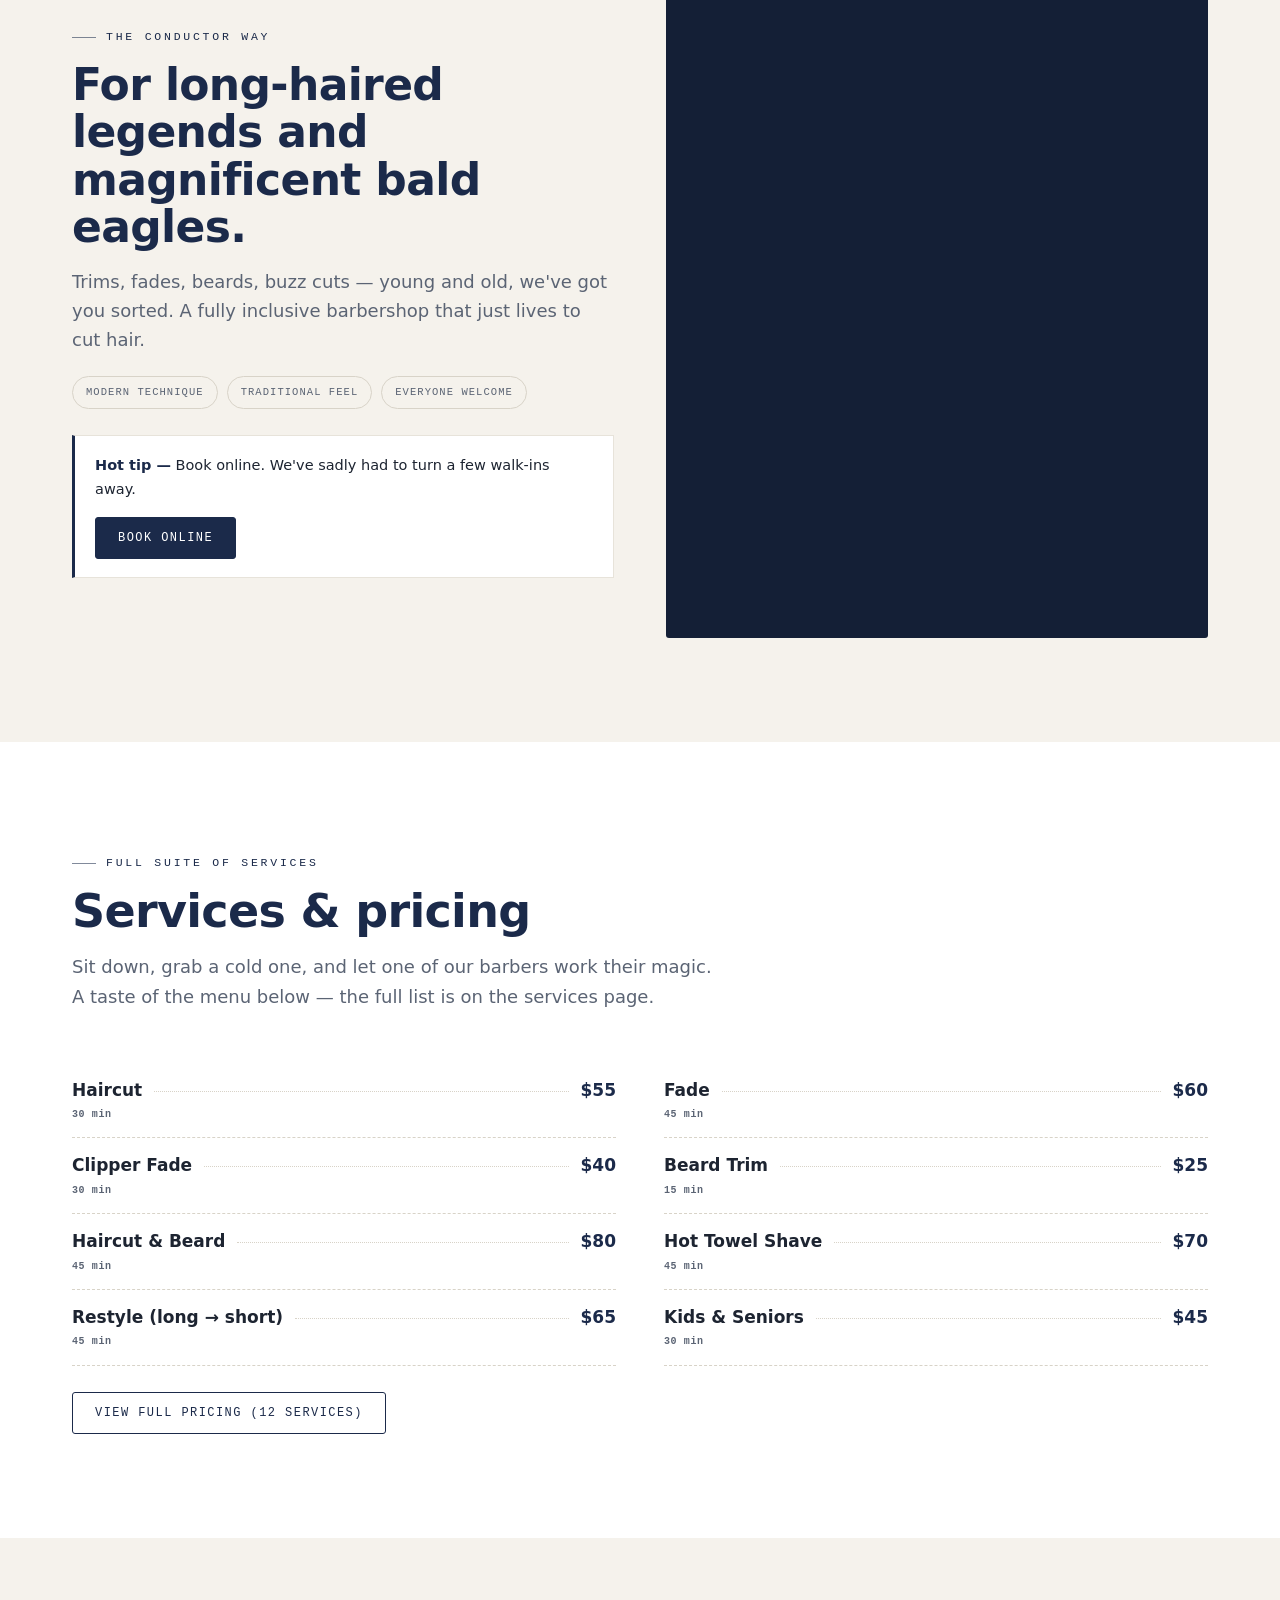
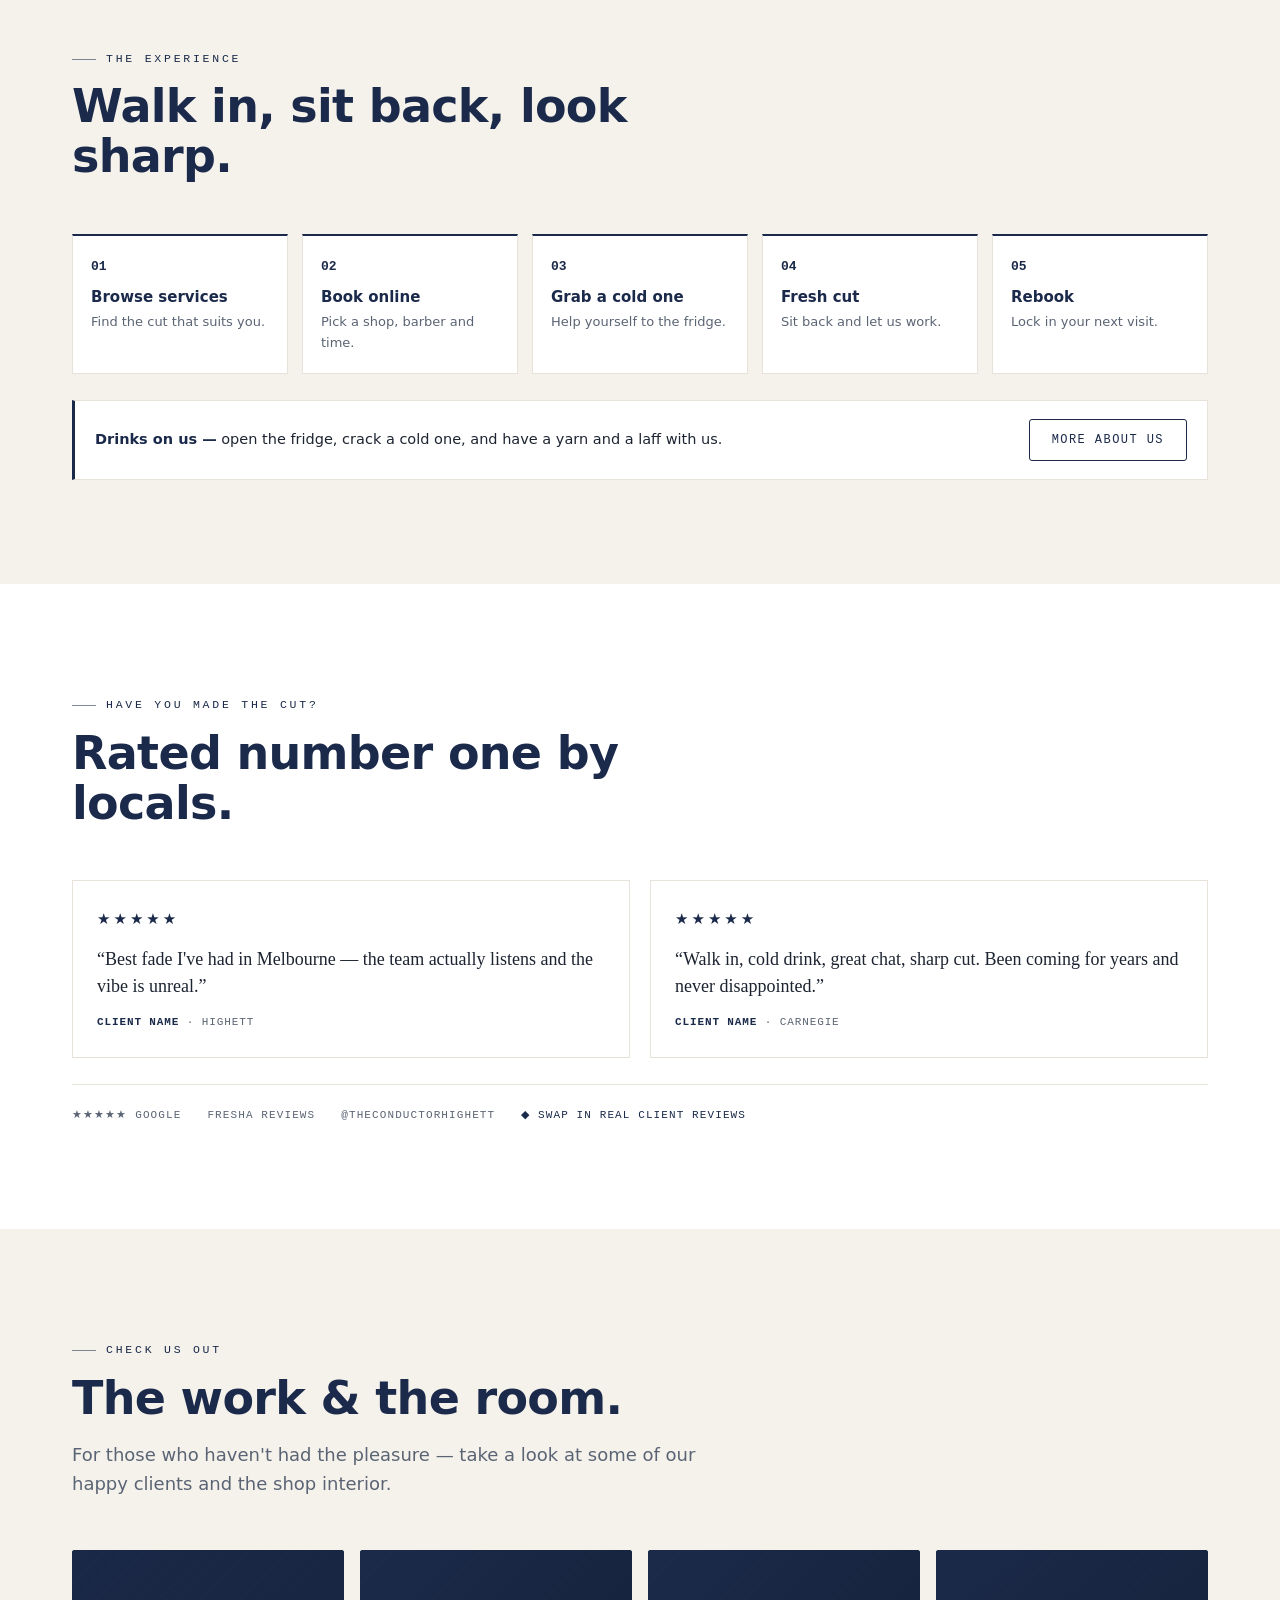
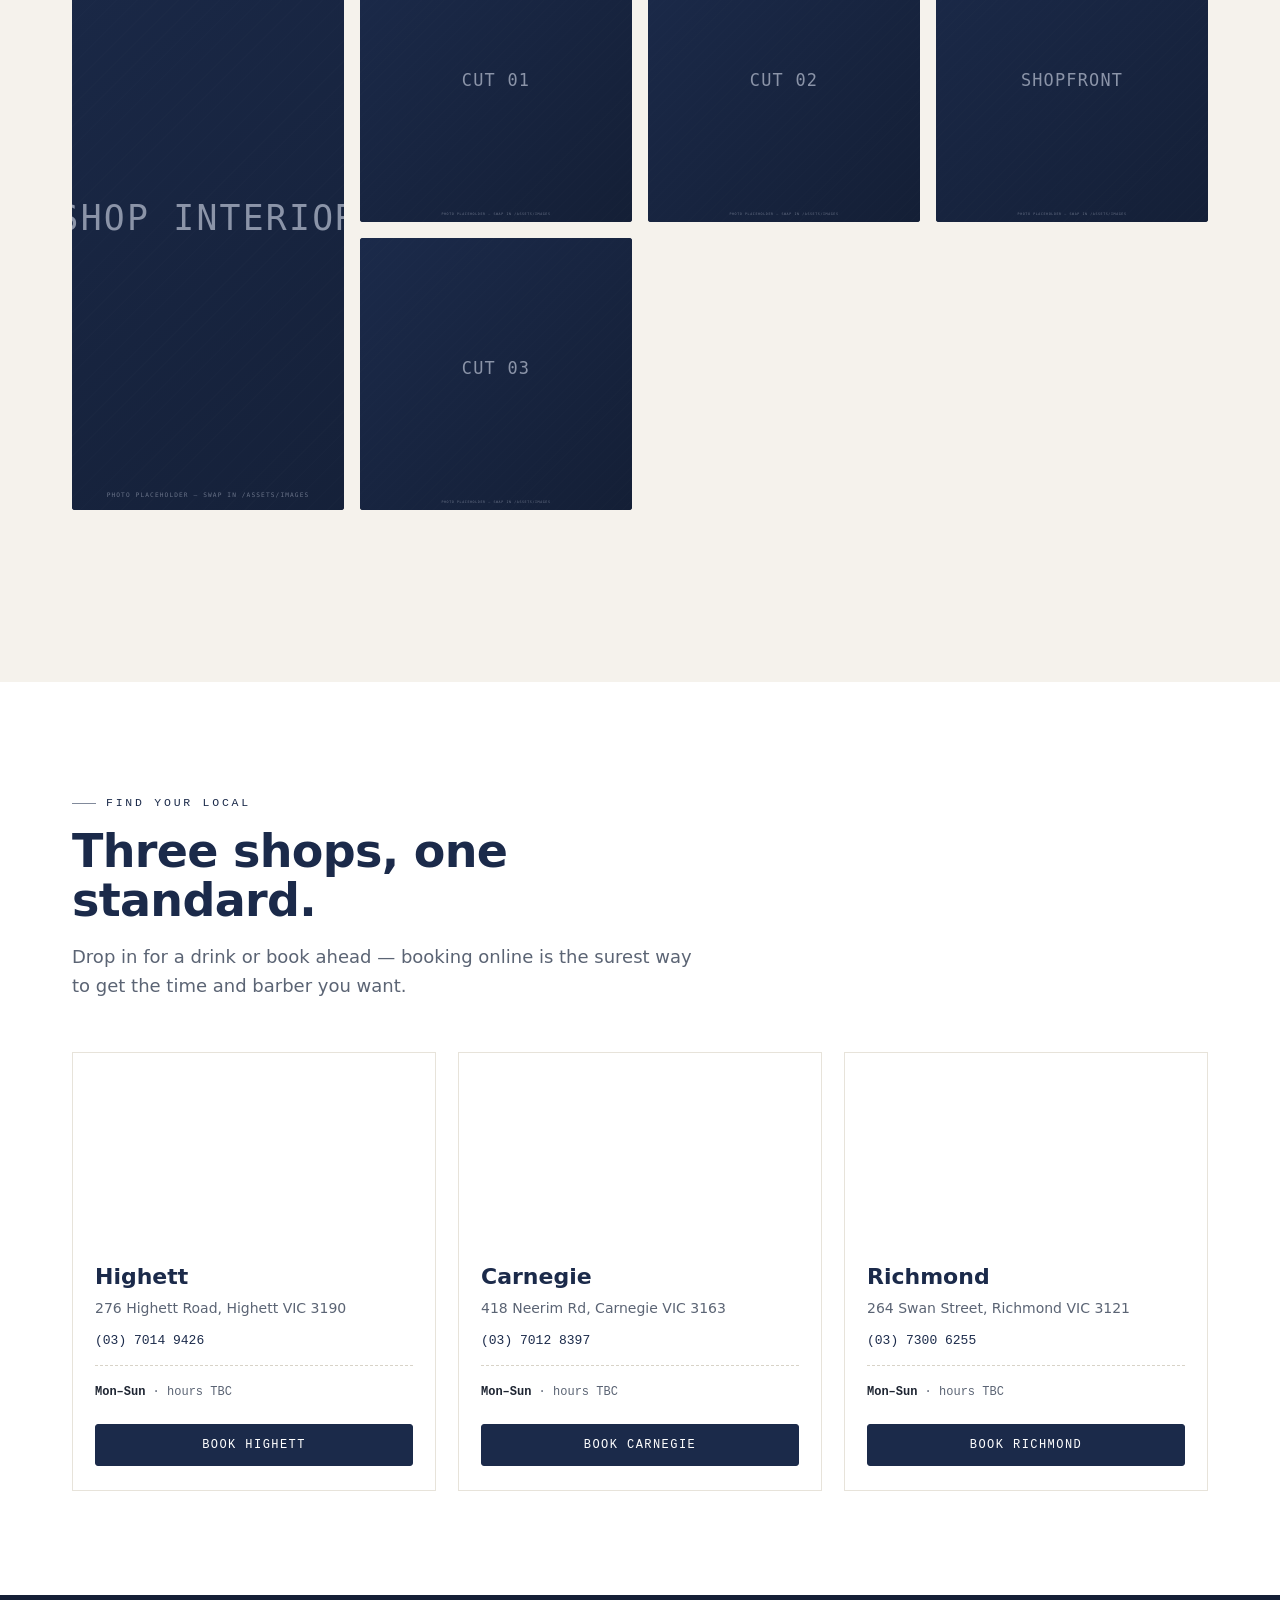
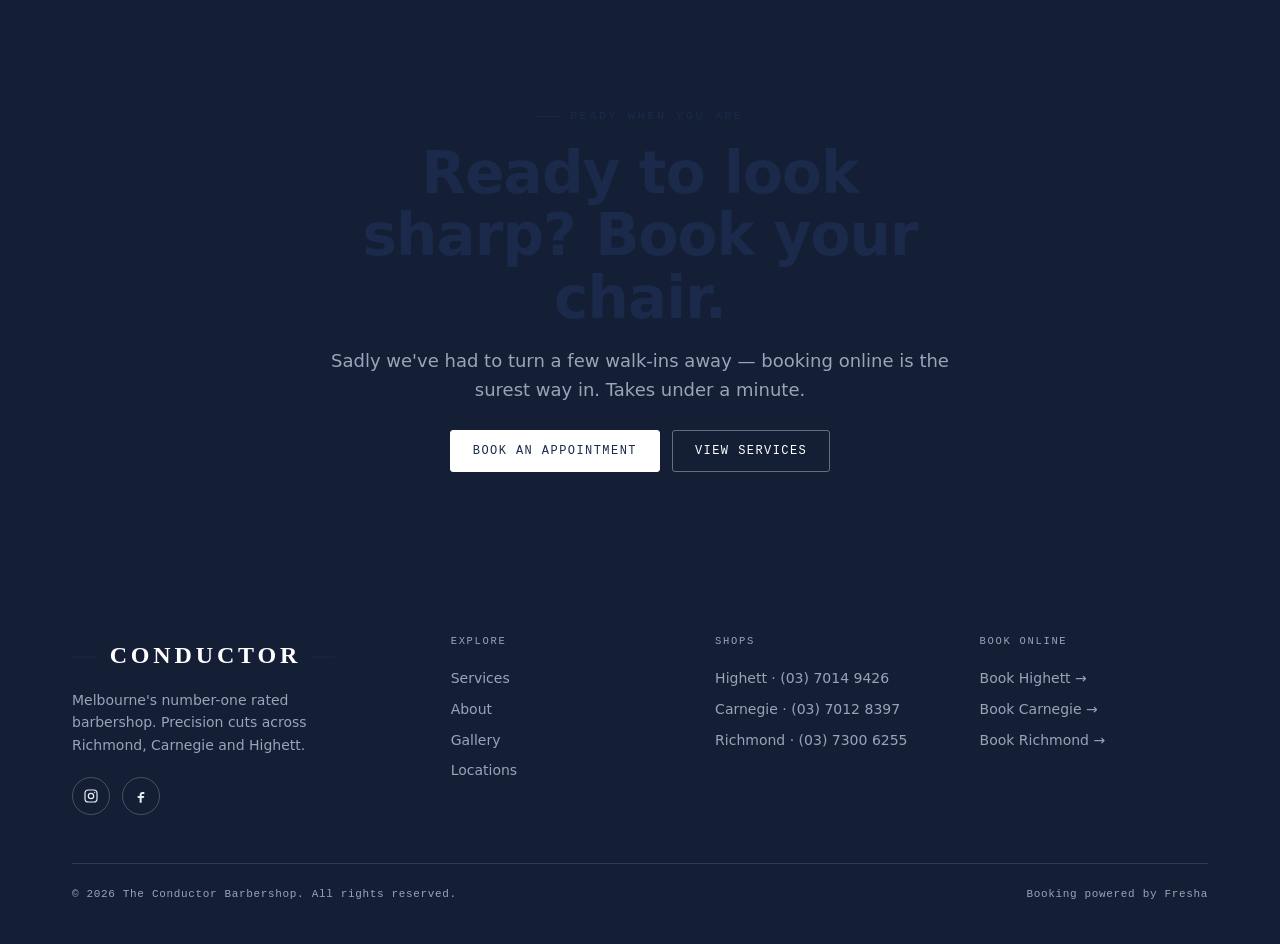
==== commit fcfac86f: "Update index.html" ====
--- a/index.html
+++ b/index.html
@@ -82,7 +82,7 @@
     </div>
     <div class="split-media reveal">
       <!-- SWAP: barber at work -->
-      <div class="media ar-45"><img src="assets/images/barber-at-work.svg" alt="A Conductor barber at work" /></div>
+      <div class="media ar-45"><img src="assets/images/Best-Mens-Barber-Richmond-607x620-1" alt="A Conductor barber at work" /></div>
     </div>
   </div>
 </section>
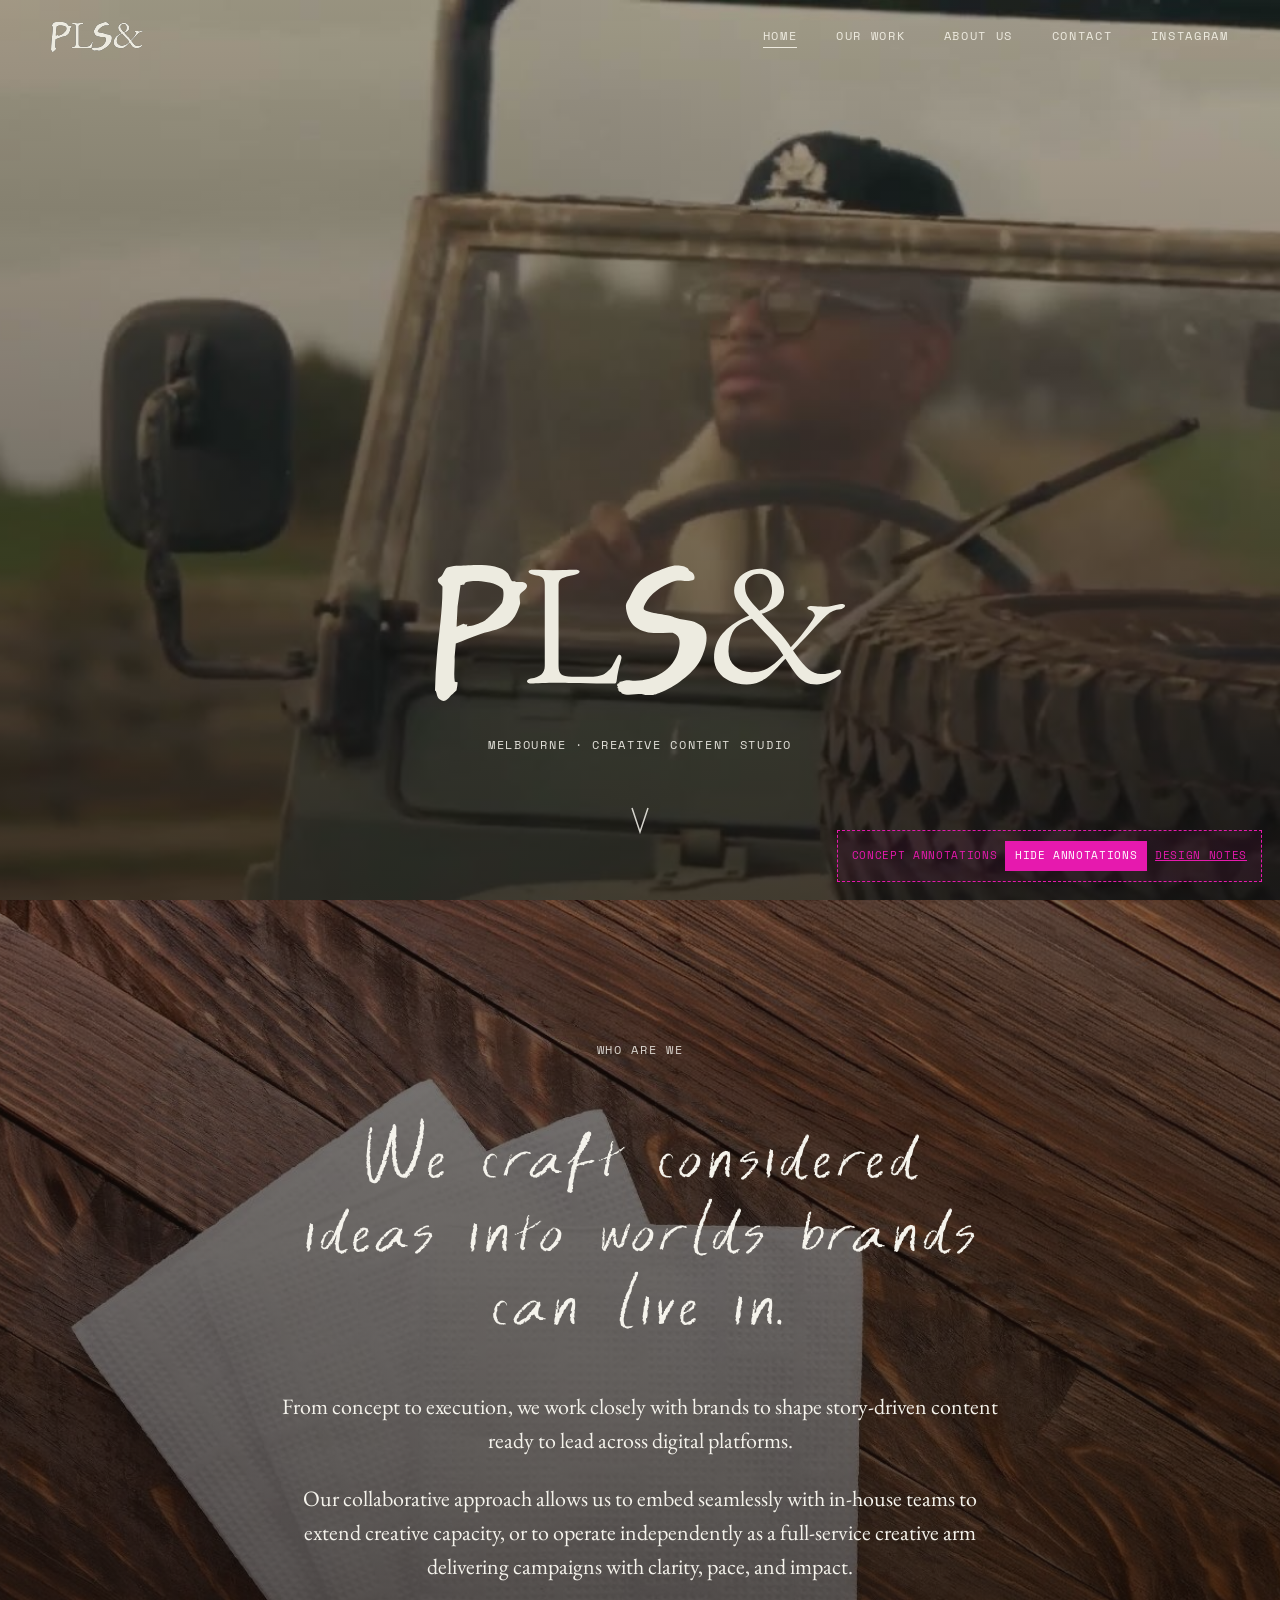
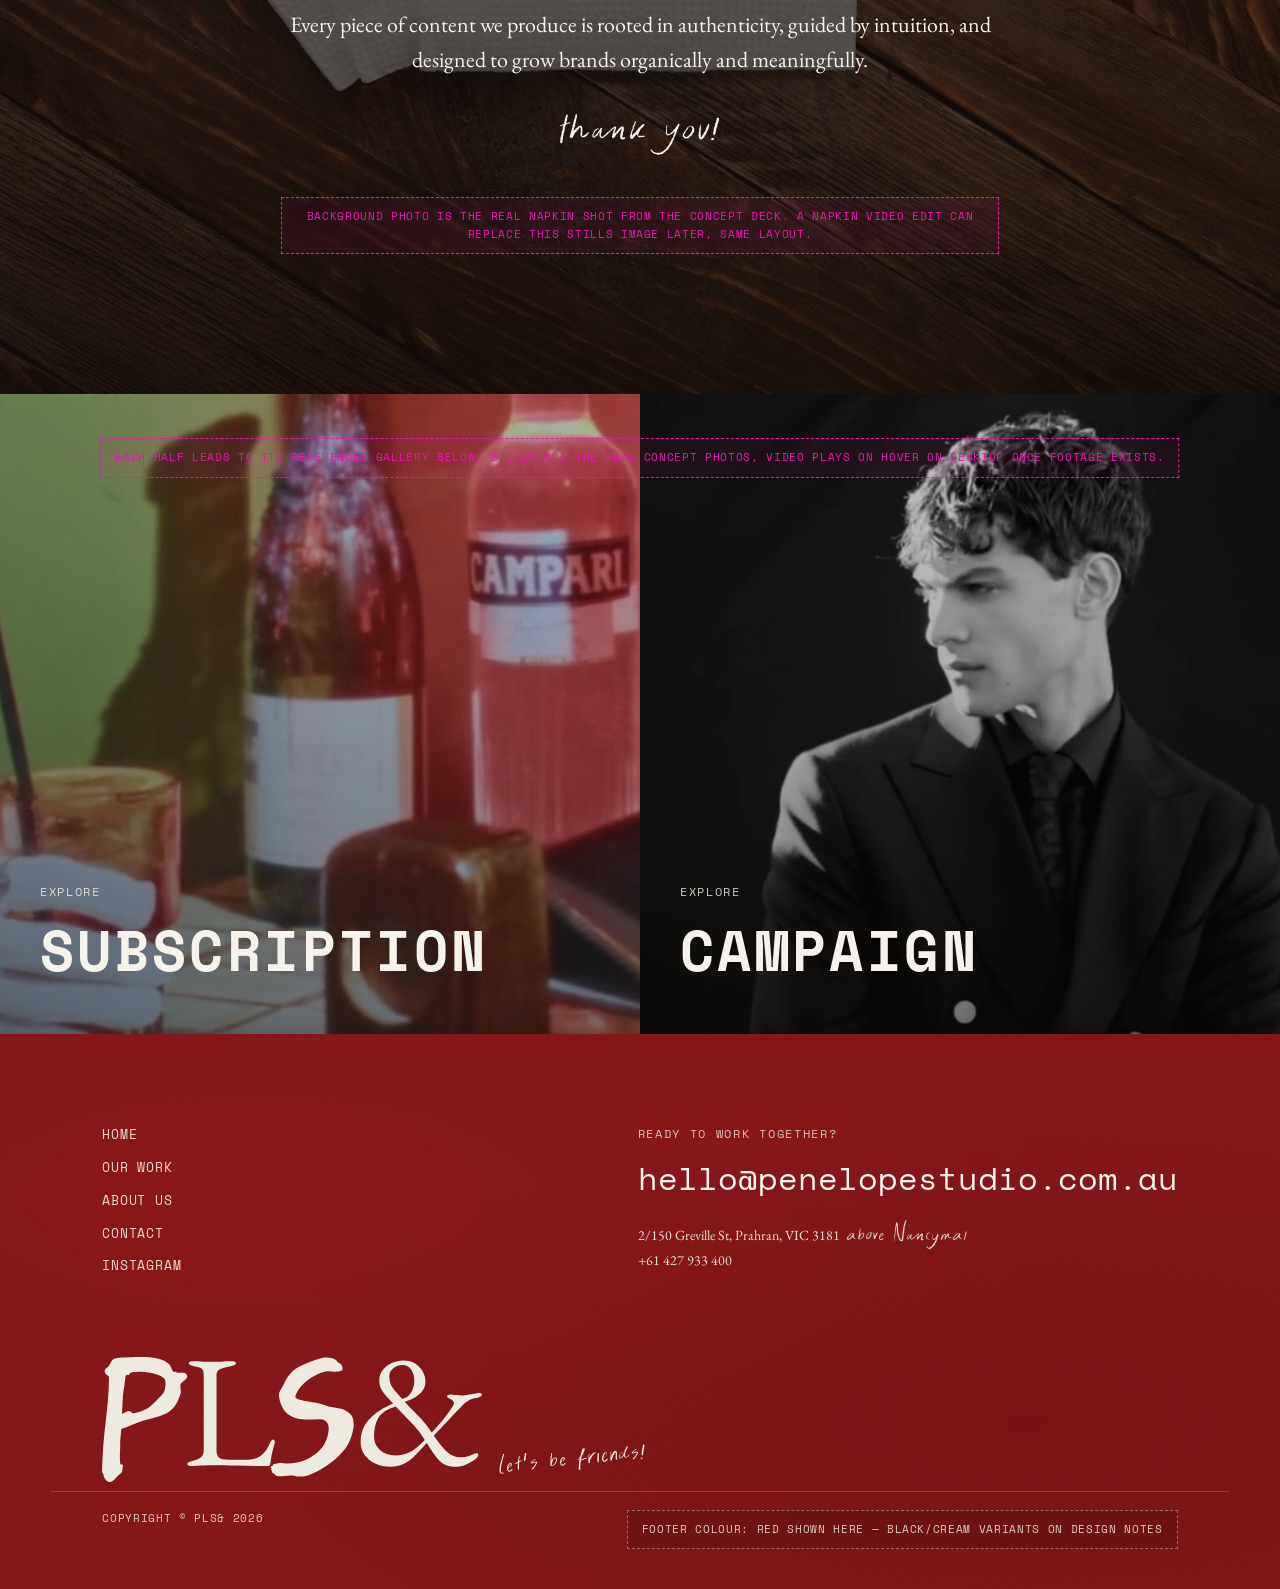
==== commit e1ad6802: "wbesite change - claude interaction" ====
--- a/index.html
+++ b/index.html
@@ -1,279 +1,126 @@
 <!DOCTYPE html>
 <html lang="en">
 <head>
-<meta charset="UTF-8" />
-<meta name="viewport" content="width=device-width, initial-scale=1.0" />
-<title>The Conductor Barbershop — Richmond, Carnegie &amp; Highett</title>
-<meta name="description" content="Melbourne's number-one rated barbershop. Precision cuts, fades, beards and hot towel shaves across Richmond, Carnegie and Highett. Book online in seconds." />
-<link rel="stylesheet" href="assets/styles.css" />
+<meta charset="UTF-8">
+<meta name="viewport" content="width=device-width, initial-scale=1.0">
+<title>PLS&amp; — Penelope Studios</title>
+<meta name="description" content="PLS&amp; is a Melbourne-based creative content studio producing story-driven subscription and campaign work for Australia's most forward-thinking brands.">
+<link rel="preconnect" href="https://fonts.googleapis.com">
+<link rel="preconnect" href="https://fonts.gstatic.com" crossorigin>
+<link href="https://fonts.googleapis.com/css2?family=EB+Garamond:ital,wght@0,400;0,500;0,600;1,400&family=Space+Mono:wght@400;700&display=swap" rel="stylesheet">
+<link rel="stylesheet" href="css/style.css">
+<link rel="stylesheet" href="css/components.css">
 </head>
-<body>
+<body class="has-dark-hero">
+<a class="skip-link" href="#main">Skip to content</a>
 
-<!-- ============ ANNOUNCE + HEADER ============ -->
-<div class="announce">Complimentary cold drink in-shop · Book online — walk-ins limited</div>
-<header class="site-header">
-  <div class="container nav">
-    <a href="index.html" class="brand"><span class="r">—</span> CONDUCTOR <span class="r">—</span></a>
-    <nav class="nav-links">
-      <a href="services.html">Services</a>
-      <a href="about.html">About</a>
-      <a href="gallery.html">Gallery</a>
-      <a href="locations.html">Locations</a>
+<header class="site-header is-light" data-light-on-dark>
+  <a href="index.html" class="logo-mark" aria-label="PLS&amp; home">
+    <img src="assets/logo/PLS_Hero_Black.svg" alt="" class="logo-img logo-img-black">
+    <img src="assets/logo/PLS_Hero_Cream.svg" alt="" class="logo-img logo-img-cream">
+  </a>
+  <button class="nav-toggle" aria-label="Toggle menu" aria-expanded="false">
+    <span></span><span></span><span></span>
+  </button>
+  <nav class="site-nav">
+    <a href="index.html" aria-current="page">Home</a>
+    <a href="work.html">Our Work</a>
+    <a href="about.html">About Us</a>
+    <a href="contact.html">Contact</a>
+    <a href="https://instagram.com" target="_blank" rel="noopener">Instagram</a>
+  </nav>
+</header>
+
+<main id="main">
+
+  <!-- HERO -->
+  <section class="hero">
+    <video class="hero-media" autoplay muted loop playsinline disablepictureinpicture disableremoteplayback aria-hidden="true" poster="assets/hero-poster.jpg">
+      <source src="assets/hero.webm" type="video/webm">
+      <source src="assets/hero.mp4" type="video/mp4">
+    </video>
+    <div class="hero-scrim" aria-hidden="true"></div>
+    <div class="hero-inner">
+      <img src="assets/logo/PLS_Hero_Cream.svg" alt="PLS&amp;" class="hero-logo-img">
+      <p class="hero-tagline">Melbourne · Creative content studio</p>
+      <svg class="hero-scroll" width="20" height="30" viewBox="0 0 20 30" fill="none" aria-hidden="true">
+        <path d="M2 2L10 26L18 2" stroke="currentColor" stroke-width="1.5"/>
+      </svg>
+    </div>
+  </section>
+
+  <!-- STATEMENT / NAPKIN SECTION -->
+  <section class="statement">
+    <div class="statement-media" role="img" aria-label="Linen napkins on a wood table"></div>
+    <div class="statement-scrim" aria-hidden="true"></div>
+    <div class="container statement-inner">
+      <span class="eyebrow" style="display:block;margin-bottom:22px;">Who are we</span>
+      <p class="brand-tagline">We craft considered ideas into worlds brands can live in.</p>
+      <div class="statement-copy">
+        <p>From concept to execution, we work closely with brands to shape story-driven content ready to lead across digital platforms.</p>
+        <p>Our collaborative approach allows us to embed seamlessly with in-house teams to extend creative capacity, or to operate independently as a full-service creative arm delivering campaigns with clarity, pace, and impact.</p>
+        <p>Every piece of content we produce is rooted in authenticity, guided by intuition, and designed to grow brands organically and meaningfully.</p>
+      </div>
+      <p class="statement-signoff">thank you!</p>
+      <span class="annot">Background photo is the real napkin shot from the concept deck. A napkin video edit can replace this stills image later, same layout.</span>
+    </div>
+  </section>
+
+  <!-- SUBSCRIPTION / CAMPAIGN SPLIT -->
+  <section class="split" data-gallery-teaser>
+    <span class="annot">Each half leads to its referenced gallery below. Stills are the real concept photos, video plays on hover on desktop once footage exists.</span>
+    <a class="split-panel p-subscription" href="work-subscription.html">
+      <span class="panel-link" aria-hidden="true"></span>
+      <div class="panel-body">
+        <span class="eyebrow">Explore</span>
+        <h2>Subscription</h2>
+      </div>
+    </a>
+    <a class="split-panel p-campaign" href="work-campaign.html">
+      <span class="panel-link" aria-hidden="true"></span>
+      <div class="panel-body">
+        <span class="eyebrow">Explore</span>
+        <h2>Campaign</h2>
+      </div>
+    </a>
+  </section>
+
+</main>
+
+<footer class="site-footer">
+  <div class="container footer-top">
+    <nav class="footer-nav">
+      <a href="index.html">Home</a>
+      <a href="work.html">Our Work</a>
+      <a href="about.html">About Us</a>
+      <a href="contact.html">Contact</a>
+      <a href="https://instagram.com" target="_blank" rel="noopener">Instagram</a>
     </nav>
-    <div class="nav-right">
-      <button class="btn btn--solid" data-book>Book Now</button>
-      <button class="burger" id="burger" aria-label="Open menu"><span></span><span></span><span></span></button>
+    <div class="footer-contact">
+      <span class="eyebrow">Ready to work together?</span>
+      <a class="email" href="mailto:hello@penelopestudio.com.au">hello@penelopestudio.com.au</a>
+      <p class="addr">2/150 Greville St, Prahran, VIC 3181<span class="script">above Nancymai</span><br>+61 427 933 400</p>
     </div>
   </div>
-</header>
-<div class="drawer" id="drawer">
-  <div class="drawer-top">
-    <span class="brand"><span class="r">—</span> CONDUCTOR <span class="r">—</span></span>
-    <button class="drawer-close" id="drawerClose" aria-label="Close menu">&times;</button>
+  <div class="container">
+    <span class="footer-wordmark">
+      <img src="assets/logo/PLS_Hero_Cream.svg" alt="PLS&amp;" class="footer-logo-img footer-logo-cream">
+      <img src="assets/logo/PLS_Hero_Black.svg" alt="PLS&amp;" class="footer-logo-img footer-logo-black">
+      <span class="script">let's be friends!</span>
+    </span>
   </div>
-  <a href="services.html">Services</a>
-  <a href="about.html">About</a>
-  <a href="gallery.html">Gallery</a>
-  <a href="locations.html">Locations</a>
-  <button class="btn btn--light" data-book>Book an appointment</button>
-</div>
-
-<!-- ============ HERO ============ -->
-<section class="hero">
-  <div class="hero-media">
-    <!-- SWAP: replace src with a real shop/cut photo -->
-    <img src="assets/images/hero.svg" alt="The Conductor Barbershop" />
-  </div>
-  <div class="container hero-body reveal">
-    <span class="eyebrow">Richmond · Carnegie · Highett</span>
-    <h1>Richmond, Carnegie &amp; Highett's favourite barbershop.</h1>
-    <p class="h-lead">Modern technique, traditional feel. Trims, fades, beards and hot towel shaves across three Melbourne shops.</p>
-    <div class="btns">
-      <button class="btn btn--solid" data-book>Book your chair
-        <svg viewBox="0 0 24 24" fill="none" stroke="currentColor" stroke-width="2.2"><path d="M5 12h14M13 6l6 6-6 6"/></svg>
-      </button>
-      <a class="btn btn--outline" href="services.html">View services &amp; pricing</a>
-    </div>
-    <div class="trust">
-      <div class="t"><b>Est. Carnegie</b><span>Confirm year</span></div>
-      <div class="t"><b>3 Melbourne shops</b><span>Highett · Carnegie · Richmond</span></div>
-      <div class="t"><b>#1 rated</b><span>Carnegie &amp; Highett — confirm</span></div>
-      <div class="t"><b>Cold one on us</b><span>Walk in &amp; grab a drink</span></div>
-    </div>
-  </div>
-</section>
-
-<!-- ============ OUR SERVICE ============ -->
-<section class="section bone">
-  <div class="container split">
-    <div class="reveal">
-      <span class="eyebrow">The Conductor way</span>
-      <h2 style="font-size:clamp(28px,5vw,44px);margin-top:14px">For long-haired legends and magnificent bald eagles.</h2>
-      <p class="h-lead">Trims, fades, beards, buzz cuts — young and old, we've got you sorted. A fully inclusive barbershop that just lives to cut hair.</p>
-      <div class="chips">
-        <span class="chip">Modern technique</span>
-        <span class="chip">Traditional feel</span>
-        <span class="chip">Everyone welcome</span>
-      </div>
-      <div class="callout">
-        <p><b>Hot tip —</b> Book online. We've sadly had to turn a few walk-ins away.</p>
-        <button class="btn btn--solid" data-book>Book online</button>
-      </div>
-    </div>
-    <div class="split-media reveal">
-      <!-- SWAP: barber at work -->
-      <div class="media ar-45"><img src="assets/images/Best-Mens-Barber-Richmond-607x620-1" alt="A Conductor barber at work" /></div>
-    </div>
-  </div>
-</section>
-
-<!-- ============ SERVICES & PRICING (teaser) ============ -->
-<section class="section">
-  <div class="container">
-    <div class="sec-head reveal">
-      <span class="eyebrow">Full suite of services</span>
-      <h2>Services &amp; pricing</h2>
-      <p class="h-lead">Sit down, grab a cold one, and let one of our barbers work their magic. A taste of the menu below — the full list is on the services page.</p>
-    </div>
-    <div class="price-grid reveal">
-      <div class="price"><span class="n">Haircut<span class="dur">30 min</span></span><span class="fill"></span><span class="p">$55</span></div>
-      <div class="price"><span class="n">Fade<span class="dur">45 min</span></span><span class="fill"></span><span class="p">$60</span></div>
-      <div class="price"><span class="n">Clipper Fade<span class="dur">30 min</span></span><span class="fill"></span><span class="p">$40</span></div>
-      <div class="price"><span class="n">Beard Trim<span class="dur">15 min</span></span><span class="fill"></span><span class="p">$25</span></div>
-      <div class="price"><span class="n">Haircut &amp; Beard<span class="dur">45 min</span></span><span class="fill"></span><span class="p">$80</span></div>
-      <div class="price"><span class="n">Hot Towel Shave<span class="dur">45 min</span></span><span class="fill"></span><span class="p">$70</span></div>
-      <div class="price"><span class="n">Restyle (long → short)<span class="dur">45 min</span></span><span class="fill"></span><span class="p">$65</span></div>
-      <div class="price"><span class="n">Kids &amp; Seniors<span class="dur">30 min</span></span><span class="fill"></span><span class="p">$45</span></div>
-    </div>
-    <div class="btns reveal"><a class="btn btn--outline" href="services.html">View full pricing (12 services)</a></div>
-  </div>
-</section>
-
-<!-- ============ THE EXPERIENCE ============ -->
-<section class="section bone">
-  <div class="container">
-    <div class="sec-head reveal">
-      <span class="eyebrow">The experience</span>
-      <h2>Walk in, sit back, look sharp.</h2>
-    </div>
-    <div class="steps reveal">
-      <div class="step"><div class="k">01</div><h3>Browse services</h3><p>Find the cut that suits you.</p></div>
-      <div class="step"><div class="k">02</div><h3>Book online</h3><p>Pick a shop, barber and time.</p></div>
-      <div class="step"><div class="k">03</div><h3>Grab a cold one</h3><p>Help yourself to the fridge.</p></div>
-      <div class="step"><div class="k">04</div><h3>Fresh cut</h3><p>Sit back and let us work.</p></div>
-      <div class="step"><div class="k">05</div><h3>Rebook</h3><p>Lock in your next visit.</p></div>
-    </div>
-    <div class="callout reveal">
-      <p><b>Drinks on us —</b> open the fridge, crack a cold one, and have a yarn and a laff with us.</p>
-      <a class="btn btn--outline" href="about.html">More about us</a>
-    </div>
-  </div>
-</section>
-
-<!-- ============ SOCIAL PROOF ============ -->
-<section class="section">
-  <div class="container">
-    <div class="sec-head reveal">
-      <span class="eyebrow">Have you made the cut?</span>
-      <h2>Rated number one by locals.</h2>
-    </div>
-    <div class="grid grid-2 reveal">
-      <div class="card review">
-        <div class="stars">★★★★★</div>
-        <p>“Best fade I've had in Melbourne — the team actually listens and the vibe is unreal.”</p>
-        <div class="by"><b>Client name</b> · Highett</div>
-      </div>
-      <div class="card review">
-        <div class="stars">★★★★★</div>
-        <p>“Walk in, cold drink, great chat, sharp cut. Been coming for years and never disappointed.”</p>
-        <div class="by"><b>Client name</b> · Carnegie</div>
-      </div>
-    </div>
-    <div class="press reveal">
-      <span>★★★★★ Google</span><span>Fresha reviews</span><span>@theconductorhighett</span>
-      <span style="color:var(--navy)">◆ Swap in real client reviews</span>
-    </div>
-  </div>
-</section>
-
-<!-- ============ GALLERY TEASER ============ -->
-<section class="section bone">
-  <div class="container">
-    <div class="sec-head reveal">
-      <span class="eyebrow">Check us out</span>
-      <h2>The work &amp; the room.</h2>
-      <p class="h-lead">For those who haven't had the pleasure — take a look at some of our happy clients and the shop interior.</p>
-    </div>
-    <div class="gallery reveal">
-      <div class="media tall"><img src="assets/images/interior.svg" alt="Inside the shop" /></div>
-      <div class="media"><img src="assets/images/gallery-01.svg" alt="Fresh cut" /></div>
-      <div class="media"><img src="assets/images/gallery-02.svg" alt="Fresh cut" /></div>
-      <div class="media"><img src="assets/images/shopfront.svg" alt="The Conductor shopfront" /></div>
-      <div class="media"><img src="assets/images/gallery-03.svg" alt="Fresh cut" /></div>
-    </div>
-    <div class="btns reveal"><a class="btn btn--outline" href="gallery.html">View gallery</a></div>
-  </div>
-</section>
-
-<!-- ============ LOCATIONS ============ -->
-<section class="section">
-  <div class="container">
-    <div class="sec-head reveal">
-      <span class="eyebrow">Find your local</span>
-      <h2>Three shops, one standard.</h2>
-      <p class="h-lead">Drop in for a drink or book ahead — booking online is the surest way to get the time and barber you want.</p>
-    </div>
-    <div class="locs reveal">
-      <div class="loc">
-        <iframe class="map" loading="lazy" referrerpolicy="no-referrer-when-downgrade" title="Map — Highett" src="https://www.google.com/maps?q=276+Highett+Road,+Highett+VIC+3190&output=embed"></iframe>
-        <div class="loc-body">
-          <h3>Highett</h3>
-          <div class="addr">276 Highett Road, Highett VIC 3190</div>
-          <a class="ph" href="tel:+61370149426">(03) 7014 9426</a>
-          <div class="hrs"><b>Mon–Sun</b> · hours TBC</div>
-          <a class="btn btn--solid" href="https://www.fresha.com/en-GB/a/the-conductor-barbershop-highett-highett-276-highett-road-khoqz62w" target="_blank" rel="noopener">Book Highett</a>
-        </div>
-      </div>
-      <div class="loc">
-        <iframe class="map" loading="lazy" referrerpolicy="no-referrer-when-downgrade" title="Map — Carnegie" src="https://www.google.com/maps?q=418+Neerim+Road,+Carnegie+VIC+3163&output=embed"></iframe>
-        <div class="loc-body">
-          <h3>Carnegie</h3>
-          <div class="addr">418 Neerim Rd, Carnegie VIC 3163</div>
-          <a class="ph" href="tel:+61370128397">(03) 7012 8397</a>
-          <div class="hrs"><b>Mon–Sun</b> · hours TBC</div>
-          <a class="btn btn--solid" href="https://www.fresha.com/en-GB/a/the-conductor-barbershop-carnegie-carnegie-418-neerim-road-ucweetrc" target="_blank" rel="noopener">Book Carnegie</a>
-        </div>
-      </div>
-      <div class="loc">
-        <iframe class="map" loading="lazy" referrerpolicy="no-referrer-when-downgrade" title="Map — Richmond" src="https://www.google.com/maps?q=264+Swan+Street,+Richmond+VIC+3121&output=embed"></iframe>
-        <div class="loc-body">
-          <h3>Richmond</h3>
-          <div class="addr">264 Swan Street, Richmond VIC 3121</div>
-          <a class="ph" href="tel:+61373006255">(03) 7300 6255</a>
-          <div class="hrs"><b>Mon–Sun</b> · hours TBC</div>
-          <a class="btn btn--solid" href="https://www.fresha.com/en-GB/a/the-conductor-richmond-richmond-264-swan-st-gpm0kkth" target="_blank" rel="noopener">Book Richmond</a>
-        </div>
-      </div>
-    </div>
-  </div>
-</section>
-
-<!-- ============ CTA ============ -->
-<section class="section cta">
-  <div class="container reveal">
-    <span class="eyebrow">Ready when you are</span>
-    <h2 style="margin-top:16px">Ready to look sharp? Book your chair.</h2>
-    <p class="h-lead">Sadly we've had to turn a few walk-ins away — booking online is the surest way in. Takes under a minute.</p>
-    <div class="btns">
-      <button class="btn btn--light" data-book>Book an appointment</button>
-      <a class="btn btn--ghost" href="services.html">View services</a>
-    </div>
-  </div>
-</section>
-
-<!-- ============ FOOTER ============ -->
-<footer class="site-footer">
-  <div class="container">
-    <div class="foot-grid">
-      <div class="foot-brand">
-        <div class="brand"><span class="r">—</span> CONDUCTOR <span class="r">—</span></div>
-        <p>Melbourne's number-one rated barbershop. Precision cuts across Richmond, Carnegie and Highett.</p>
-        <div class="socials">
-          <a href="https://www.instagram.com/theconductorhighett" target="_blank" rel="noopener" aria-label="Instagram">
-            <svg viewBox="0 0 24 24" fill="none" stroke="currentColor" stroke-width="1.8"><rect x="3" y="3" width="18" height="18" rx="5"/><circle cx="12" cy="12" r="4"/><circle cx="17.5" cy="6.5" r="1" fill="currentColor" stroke="none"/></svg>
-          </a>
-          <a href="#" aria-label="Facebook">
-            <svg viewBox="0 0 24 24" fill="currentColor"><path d="M14 9h3V6h-3c-2.2 0-4 1.8-4 4v2H7v3h3v7h3v-7h3l1-3h-4v-2c0-.6.4-1 1-1z"/></svg>
-          </a>
-        </div>
-      </div>
-      <div class="foot-col">
-        <h4>Explore</h4>
-        <a href="services.html">Services</a>
-        <a href="about.html">About</a>
-        <a href="gallery.html">Gallery</a>
-        <a href="locations.html">Locations</a>
-      </div>
-      <div class="foot-col">
-        <h4>Shops</h4>
-        <a href="tel:+61370149426">Highett · (03) 7014 9426</a>
-        <a href="tel:+61370128397">Carnegie · (03) 7012 8397</a>
-        <a href="tel:+61373006255">Richmond · (03) 7300 6255</a>
-      </div>
-      <div class="foot-col">
-        <h4>Book online</h4>
-        <a href="https://www.fresha.com/en-GB/a/the-conductor-barbershop-highett-highett-276-highett-road-khoqz62w" target="_blank" rel="noopener">Book Highett →</a>
-        <a href="https://www.fresha.com/en-GB/a/the-conductor-barbershop-carnegie-carnegie-418-neerim-road-ucweetrc" target="_blank" rel="noopener">Book Carnegie →</a>
-        <a href="https://www.fresha.com/en-GB/a/the-conductor-richmond-richmond-264-swan-st-gpm0kkth" target="_blank" rel="noopener">Book Richmond →</a>
-      </div>
-    </div>
-    <div class="foot-bottom">
-      <span>© <span id="yr"></span> The Conductor Barbershop. All rights reserved.</span>
-      <span>Booking powered by Fresha</span>
-    </div>
+  <div class="container footer-bottom">
+    <span>Copyright &copy; PLS&amp; 2026</span>
+    <span class="annot" style="color:inherit;border-color:rgba(237,232,220,.5);background:rgba(0,0,0,.15);">Footer colour: red shown here — black/cream variants on Design Notes</span>
   </div>
 </footer>
 
-<script src="assets/script.js"></script>
+<div class="annot-bar annot">
+  <span>Concept annotations</span>
+  <button type="button" data-annot-toggle>Hide annotations</button>
+  <a href="design-notes.html" style="text-decoration:underline;">Design notes</a>
+</div>
+
+<script src="js/main.js"></script>
 </body>
 </html>
--- a/css/style.css
+++ b/css/style.css
@@ -0,0 +1,418 @@
+/* ==========================================================================
+   PLS& — Penelope Studios
+   Design tokens — per PLS& Brand Guidelines Draft A
+   ========================================================================== */
+
+/* ---- Brand fonts ---- */
+@font-face{
+  font-family: "Blissful Radiance";
+  src: url("../assets/fonts/blissfulradiance-regular-webfont.woff2") format("woff2"),
+       url("../assets/fonts/blissfulradiance-regular-webfont.woff") format("woff");
+  font-weight: 400;
+  font-style: normal;
+  font-display: swap;
+}
+@font-face{
+  font-family: "Bookmania SemiBold";
+  src: url("../assets/fonts/Bookmania-SemiBold.otf") format("opentype");
+  font-weight: 600;
+  font-style: normal;
+  font-display: swap;
+}
+@font-face{
+  font-family: "Neue Haas Grotesk Display";
+  src: url("../assets/fonts/NeueHaasGroteskDisplay-65Medium.otf") format("opentype");
+  font-weight: 500;
+  font-style: normal;
+  font-display: swap;
+}
+/* TT Interphases Pro Mono is specified in the brand guidelines as the primary
+   heading/caption typeface but has not been supplied yet. Space Mono stands in
+   until the licensed font file is available, see design-notes.html. */
+
+:root{
+  /* Brand colour scheme, exact values from Brand Guidelines p.19 */
+  --cream:      #EDEADF;   /* Pantone 7604 C */
+  --red:        #821619;   /* Pantone 1815 C */
+  --black:      #000000;   /* Pantone Black C */
+
+  /* Working tones derived from the brand palette for surfaces/placeholders only */
+  --cream-soft: #F5F3EC;
+  --red-deep:   #5E1012;
+  --paper:      #D8D4C8;
+  --placeholder:#D9D6D0;
+  --ink:        #000000;
+  --magenta:    #E619AE;
+
+  --font-heading: "Space Mono", "Courier New", monospace; /* stand-in for TT Interphases Pro Mono, see design-notes */
+  --font-body:    "EB Garamond", "Georgia", serif;
+  --font-script:  "Blissful Radiance", cursive;
+  --font-title:   "Bookmania SemiBold", "Georgia", serif;
+  --font-title-sub: "Neue Haas Grotesk Display", "Helvetica Neue", sans-serif;
+
+  --tracking-wide: 0.14em;
+  --tracking-mid:  0.06em;
+
+  --container-max: 1400px;
+  --pad-x: clamp(20px, 4vw, 64px);
+
+  --ease: cubic-bezier(.22,.61,.36,1);
+  --dur-fast: .25s;
+  --dur-med: .55s;
+  --dur-slow: .9s;
+}
+
+@media (prefers-reduced-motion: reduce){
+  *, *::before, *::after{
+    animation-duration: .001ms !important;
+    animation-iteration-count: 1 !important;
+    transition-duration: .001ms !important;
+    scroll-behavior: auto !important;
+  }
+}
+
+*{ box-sizing: border-box; }
+html{ scroll-behavior: smooth; }
+
+body{
+  margin: 0;
+  background: var(--cream);
+  color: var(--ink);
+  font-family: var(--font-body);
+  font-size: 17px;
+  line-height: 1.6;
+  -webkit-font-smoothing: antialiased;
+}
+
+img{ max-width: 100%; display: block; }
+a{ color: inherit; text-decoration: none; }
+button{ font: inherit; color: inherit; background: none; border: none; cursor: pointer; }
+
+:focus-visible{
+  outline: 2px solid var(--magenta);
+  outline-offset: 3px;
+}
+
+.container{
+  max-width: var(--container-max);
+  margin: 0 auto;
+  padding-left: var(--pad-x);
+  padding-right: var(--pad-x);
+}
+
+h1,h2,h3,h4{
+  font-family: var(--font-heading);
+  font-weight: 700;
+  text-transform: uppercase;
+  letter-spacing: var(--tracking-mid);
+  margin: 0;
+}
+
+.eyebrow{
+  font-family: var(--font-heading);
+  text-transform: uppercase;
+  letter-spacing: var(--tracking-wide);
+  font-size: 12px;
+}
+
+.script{
+  font-family: var(--font-script);
+  color: var(--red);
+  font-size: 1.7rem;
+  line-height: 1;
+}
+
+/* Large brand tagline treatment, per Brand Guidelines p.4 (Blissful Radiance display) */
+.brand-tagline{
+  font-family: var(--font-script);
+  color: var(--red);
+  font-size: clamp(28px, 5vw, 65pt);
+  line-height: 1.15;
+  letter-spacing: 0.02em;
+}
+
+/* ==========================================================================
+   Skip link
+   ========================================================================== */
+.skip-link{
+  position: absolute;
+  left: 12px;
+  top: -60px;
+  background: var(--black);
+  color: var(--cream);
+  padding: 10px 16px;
+  z-index: 500;
+  font-family: var(--font-heading);
+  font-size: 13px;
+  transition: top var(--dur-fast) var(--ease);
+}
+.skip-link:focus{ top: 12px; }
+
+/* ==========================================================================
+   Header / Nav
+   ========================================================================== */
+.site-header{
+  position: fixed;
+  top: 0; left: 0; right: 0;
+  z-index: 200;
+  display: flex;
+  align-items: center;
+  justify-content: space-between;
+  padding: 22px var(--pad-x);
+  mix-blend-mode: normal;
+}
+.site-header.is-light .site-nav a{ color: var(--cream); }
+
+.logo-mark{
+  position: relative;
+  display: inline-block;
+  width: 92px;
+}
+.logo-img{
+  width: 100%;
+  height: auto;
+  display: block;
+}
+.logo-img-cream{
+  position: absolute;
+  inset: 0;
+  opacity: 0;
+  transition: opacity var(--dur-fast) var(--ease);
+}
+.logo-img-black{ transition: opacity var(--dur-fast) var(--ease); }
+.site-header.is-light .logo-img-black{ opacity: 0; }
+.site-header.is-light .logo-img-cream{ opacity: 1; }
+
+.site-nav{
+  display: flex;
+  gap: clamp(16px, 3vw, 40px);
+}
+.site-nav a{
+  font-family: var(--font-heading);
+  font-size: 12px;
+  text-transform: uppercase;
+  letter-spacing: var(--tracking-wide);
+  position: relative;
+  padding-bottom: 3px;
+}
+.site-nav a::after{
+  content: "";
+  position: absolute;
+  left: 0; bottom: 0;
+  height: 1px; width: 0%;
+  background: currentColor;
+  transition: width var(--dur-fast) var(--ease);
+}
+.site-nav a:hover::after,
+.site-nav a[aria-current="page"]::after{ width: 100%; }
+
+.nav-toggle{ display: none; }
+
+@media (max-width: 760px){
+  .site-nav{
+    position: fixed;
+    inset: 0;
+    background: var(--black);
+    color: var(--cream);
+    flex-direction: column;
+    justify-content: center;
+    align-items: flex-start;
+    padding: var(--pad-x);
+    gap: 22px;
+    transform: translateY(-100%);
+    transition: transform var(--dur-med) var(--ease);
+  }
+  .site-nav a{ color: var(--cream); font-size: 22px; font-family: var(--font-heading); text-transform: none; letter-spacing: 0; }
+  .site-nav.is-open{ transform: translateY(0); }
+  .nav-toggle{
+    display: flex;
+    flex-direction: column;
+    gap: 5px;
+    z-index: 250;
+    position: relative;
+    width: 28px;
+  }
+  .nav-toggle span{
+    display: block; height: 2px; width: 100%;
+    background: currentColor;
+    transition: transform var(--dur-fast) var(--ease), opacity var(--dur-fast) var(--ease);
+  }
+  .nav-toggle[aria-expanded="true"] span:nth-child(1){ transform: translateY(7px) rotate(45deg); }
+  .nav-toggle[aria-expanded="true"] span:nth-child(2){ opacity: 0; }
+  .nav-toggle[aria-expanded="true"] span:nth-child(3){ transform: translateY(-7px) rotate(-45deg); }
+  .nav-toggle[aria-expanded="true"] ~ .site-nav{ transform: translateY(0); }
+}
+
+/* ==========================================================================
+   Annotation system — preserves the concept-deck notes, toggleable
+   ========================================================================== */
+.annotations-off .annot{ display: none !important; }
+
+.annot-bar{
+  position: fixed;
+  bottom: 18px;
+  right: 18px;
+  z-index: 300;
+  background: var(--black);
+  color: var(--cream);
+  font-family: var(--font-heading);
+  font-size: 11px;
+  text-transform: uppercase;
+  letter-spacing: var(--tracking-mid);
+  padding: 12px 16px;
+  display: flex;
+  align-items: center;
+  gap: 10px;
+  border: 1px solid rgba(237,232,220,.25);
+}
+.annot-bar button{
+  background: var(--magenta);
+  color: #fff;
+  padding: 6px 10px;
+  font-family: var(--font-heading);
+  font-size: 11px;
+  text-transform: uppercase;
+  letter-spacing: var(--tracking-mid);
+}
+
+.annot{
+  color: var(--magenta);
+  font-family: var(--font-heading);
+  font-size: 11px;
+  text-transform: uppercase;
+  letter-spacing: var(--tracking-mid);
+  line-height: 1.6;
+  border: 1px dashed var(--magenta);
+  padding: 10px 14px;
+  background: rgba(230,25,174,.06);
+  display: inline-block;
+  max-width: calc(100vw - 40px);
+}
+.annot.annot-center{ text-align: center; }
+.annot-float{
+  position: absolute;
+  z-index: 20;
+}
+
+/* ==========================================================================
+   Buttons / links
+   ========================================================================== */
+.btn{
+  display: inline-flex;
+  align-items: center;
+  gap: 10px;
+  font-family: var(--font-heading);
+  font-size: 12px;
+  text-transform: uppercase;
+  letter-spacing: var(--tracking-wide);
+  padding: 14px 26px;
+  border: 1px solid currentColor;
+  transition: background var(--dur-fast) var(--ease), color var(--dur-fast) var(--ease);
+}
+.btn-solid{ background: var(--black); color: var(--cream); border-color: var(--black); }
+.btn-solid:hover{ background: transparent; color: var(--black); }
+.btn-outline:hover{ background: var(--ink); color: var(--cream); }
+
+/* ==========================================================================
+   Footer — red/paper-texture signature block
+   ========================================================================== */
+.site-footer{
+  position: relative;
+  background: var(--red);
+  color: var(--cream-soft);
+  padding: 90px var(--pad-x) 40px;
+  overflow: hidden;
+  isolation: isolate;
+}
+.site-footer::before{
+  content:"";
+  position: absolute; inset: 0;
+  z-index: -1;
+  opacity: .5;
+  mix-blend-mode: overlay;
+  background-image:
+    radial-gradient(ellipse at 20% 30%, rgba(255,255,255,.10), transparent 55%),
+    radial-gradient(ellipse at 80% 70%, rgba(0,0,0,.18), transparent 55%),
+    repeating-linear-gradient(115deg, rgba(255,255,255,.035) 0 2px, transparent 2px 5px);
+}
+.footer-top{
+  display: flex;
+  flex-wrap: wrap;
+  gap: 48px;
+  justify-content: space-between;
+  padding-bottom: 70px;
+}
+.footer-nav{
+  display: flex;
+  flex-direction: column;
+  gap: 12px;
+  font-family: var(--font-heading);
+  text-transform: uppercase;
+  font-size: 13px;
+  letter-spacing: var(--tracking-mid);
+}
+.footer-nav a{ opacity: .88; transition: opacity var(--dur-fast) var(--ease); }
+.footer-nav a:hover{ opacity: 1; text-decoration: underline; }
+
+.footer-contact .eyebrow{ opacity: .75; margin-bottom: 10px; display:block;}
+.footer-contact a.email{
+  font-family: var(--font-heading);
+  font-size: clamp(22px, 3vw, 32px);
+  display: block;
+  margin-bottom: 18px;
+}
+.footer-contact .addr{ font-size: 14px; opacity: .9; line-height: 1.8; }
+.footer-contact .addr .script{ color: var(--cream-soft); font-size: 1.1rem; margin-left: 6px; }
+
+.footer-wordmark{
+  position: relative;
+  display: inline-flex;
+  align-items: flex-end;
+  gap: 14px;
+}
+.footer-logo-img{
+  width: clamp(200px, 30vw, 380px);
+  height: auto;
+  display: block;
+}
+.footer-logo-black{ display: none; }
+.footer-wordmark .script{
+  font-size: clamp(16px, 2vw, 22px);
+  color: var(--cream-soft);
+  transform: rotate(-6deg);
+  margin-bottom: .6em;
+}
+.footer-bottom{
+  display: flex;
+  justify-content: space-between;
+  font-family: var(--font-heading);
+  font-size: 11px;
+  text-transform: uppercase;
+  letter-spacing: var(--tracking-mid);
+  opacity: .8;
+  padding-top: 18px;
+  border-top: 1px solid rgba(237,232,220,.25);
+}
+
+/* footer palette variants (documented on design-notes page) */
+.site-footer.is-black{ background: var(--black); }
+.site-footer.is-cream{ background: var(--cream-soft); color: var(--ink); }
+.site-footer.is-cream .footer-logo-cream{ display: none; }
+.site-footer.is-cream .footer-logo-black{ display: block; }
+.site-footer.is-cream .footer-wordmark .script{ color: var(--red); }
+.site-footer.is-cream .footer-bottom{ border-color: rgba(32,28,27,.2); }
+
+/* ==========================================================================
+   Page hero spacer (fixed header offset)
+   ========================================================================== */
+.page-hero{
+  padding: 190px var(--pad-x) 80px;
+}
+.page-hero .eyebrow{ color: var(--red); margin-bottom: 18px; display:block; }
+.page-hero h1{ font-size: clamp(40px, 6vw, 84px); max-width: 16ch; }
+
+/* ==========================================================================
+   Section utility
+   ========================================================================== */
+.section{ padding: 100px 0; }
+.section-tight{ padding: 60px 0; }
--- a/css/components.css
+++ b/css/components.css
@@ -0,0 +1,510 @@
+/* ==========================================================================
+   HOME — hero video block
+   ========================================================================== */
+.hero{
+  position: relative;
+  height: 100svh;
+  min-height: 560px;
+  display: flex;
+  align-items: flex-end;
+  color: var(--cream-soft);
+  overflow: hidden;
+}
+.hero-media{
+  position: absolute; inset: 0;
+  z-index: -2;
+  width: 100%; height: 100%;
+  object-fit: cover;
+  object-position: center;
+  background: #2b2419;
+  pointer-events: none;
+}
+/* Suppress browser-injected video chrome (Chrome cast overlay, native controls,
+   PiP button) on decorative background video across browsers/engines */
+.hero-media::-webkit-media-controls,
+.hero-media::-webkit-media-controls-enclosure,
+.hero-media::-webkit-media-controls-panel,
+.hero-media::-webkit-media-controls-overlay-play-button,
+.hero-media::-webkit-media-controls-start-playback-button,
+.hero-media::-internal-media-controls-overlay-cast-button{
+  display: none !important;
+  -webkit-appearance: none;
+  opacity: 0 !important;
+  pointer-events: none !important;
+}
+.hero-scrim{
+  position: absolute; inset: 0;
+  z-index: -1;
+  background: linear-gradient(180deg, rgba(20,17,16,.2) 0%, rgba(20,17,16,.68) 100%);
+}
+.hero-inner{
+  position: relative;
+  width: 100%;
+  padding: 0 var(--pad-x) 64px;
+  display: flex;
+  flex-direction: column;
+  align-items: center;
+  text-align: center;
+  gap: 22px;
+}
+.hero-logo-img{
+  width: clamp(220px, 32vw, 480px);
+  height: auto;
+}
+.hero-tagline{
+  font-family: var(--font-heading);
+  font-size: 12px;
+  text-transform: uppercase;
+  letter-spacing: var(--tracking-wide);
+  opacity: .9;
+}
+.hero-scroll{
+  margin-top: 18px;
+  animation: bob 2.2s ease-in-out infinite;
+  opacity: .85;
+}
+@keyframes bob{
+  0%,100%{ transform: translateY(0); }
+  50%{ transform: translateY(8px); }
+}
+.hero .annot{ position: absolute; top: 100px; left: 50%; transform: translateX(-50%); width: max-content; max-width: 80vw;}
+
+/* ==========================================================================
+   Intro / napkin statement section
+   ========================================================================== */
+.statement{
+  position: relative;
+  padding: 140px 0;
+  isolation: isolate;
+  color: var(--cream-soft);
+  overflow: hidden;
+}
+.statement-media{
+  position: absolute; inset: 0;
+  z-index: -2;
+  background-image: url("../assets/napkin.jpg");
+  background-size: cover;
+  background-position: center;
+}
+.statement-scrim{
+  position: absolute; inset: 0;
+  z-index: -1;
+  background: linear-gradient(180deg, rgba(20,14,10,.55) 0%, rgba(20,14,10,.78) 100%);
+}
+.statement-inner{
+  max-width: 820px;
+  margin: 0 auto;
+  text-align: center;
+}
+.statement .eyebrow{ color: var(--cream-soft); opacity: .85; }
+.statement .brand-tagline{
+  color: var(--cream-soft);
+  margin-bottom: 46px;
+}
+.statement-copy p{
+  font-family: var(--font-body);
+  font-size: clamp(18px, 2.2vw, 22px);
+  line-height: 1.55;
+  margin: 0 0 24px;
+  color: var(--cream-soft);
+}
+.statement-signoff{
+  font-family: var(--font-script);
+  color: var(--cream-soft);
+  font-size: 2.2rem;
+  margin-top: 20px;
+}
+.statement .annot{ display:block; width: max-content; max-width: 100%; margin: 40px auto 0; }
+
+/* ==========================================================================
+   Subscription / Campaign split
+   ========================================================================== */
+.split{
+  display: grid;
+  grid-template-columns: 1fr 1fr;
+  min-height: 640px;
+  position: relative;
+}
+.split > .annot{
+  grid-column: 1 / -1;
+  text-align: center;
+  margin: 20px auto 0;
+  width: max-content;
+}
+.split-panel{
+  position: relative;
+  min-height: 420px;
+  display: flex;
+  align-items: flex-end;
+  padding: 40px;
+  overflow: hidden;
+  isolation: isolate;
+}
+.split-panel::before{
+  content:"";
+  position: absolute; inset: 0;
+  z-index: -1;
+  transform: scale(1.04);
+  transition: transform var(--dur-slow) var(--ease), filter var(--dur-slow) var(--ease);
+  filter: saturate(.9);
+}
+.split-panel:hover::before{ transform: scale(1.12); filter: saturate(1.15); }
+.split-panel::after{
+  content:"";
+  position: absolute; inset: 0;
+  z-index: -1;
+  background: linear-gradient(200deg, rgba(15,12,10,.15), rgba(15,12,10,.55));
+}
+.split-panel.p-subscription::before{
+  background-image: url("../assets/subscription.jpg");
+  background-size: cover;
+  background-position: center;
+}
+.split-panel.p-campaign::before{
+  background-image: url("../assets/campaign.jpg");
+  background-size: cover;
+  background-position: center;
+}
+.split-panel h2{
+  color: var(--cream-soft);
+  font-size: clamp(30px, 4.5vw, 56px);
+}
+.split-panel .eyebrow{ color: var(--cream-soft); opacity: .8; }
+.split-panel a.panel-link{
+  position: absolute; inset: 0; z-index: 5;
+}
+.split-panel .panel-body{ position: relative; z-index: 2; }
+.split .annot{ position: absolute; top: 24px; left: 50%; transform: translateX(-50%); z-index: 6; width: max-content; text-align:center;}
+
+@media (max-width: 760px){
+  .split{ grid-template-columns: 1fr; }
+}
+
+/* ==========================================================================
+   Gallery — filter tabs + grid
+   ========================================================================== */
+.gallery-controls{
+  display: flex;
+  flex-wrap: wrap;
+  gap: 26px;
+  align-items: baseline;
+  margin-bottom: 50px;
+}
+.tab-group{
+  display: flex;
+  gap: 18px;
+  font-family: var(--font-heading);
+  font-size: 12px;
+  text-transform: uppercase;
+  letter-spacing: var(--tracking-mid);
+}
+.tab-group button{
+  padding: 8px 4px;
+  border-bottom: 1px solid transparent;
+  opacity: .55;
+  transition: opacity var(--dur-fast) var(--ease), border-color var(--dur-fast) var(--ease);
+}
+.tab-group button[aria-selected="true"]{
+  opacity: 1;
+  border-color: var(--ink);
+}
+.tab-group button:hover{ opacity: .85; }
+.tab-sep{ opacity: .3; }
+
+.gallery-grid{
+  display: grid;
+  grid-template-columns: repeat(3, 1fr);
+  gap: 40px 28px;
+}
+@media (max-width: 900px){
+  .gallery-grid{ grid-template-columns: repeat(2, 1fr); gap: 28px 18px; }
+}
+
+.gallery-card{
+  cursor: pointer;
+  border: none;
+  background: none;
+  text-align: left;
+  padding: 0;
+  display: block;
+  width: 100%;
+}
+.gallery-card-media{
+  aspect-ratio: 1 / 1;
+  background: var(--placeholder);
+  margin-bottom: 14px;
+  position: relative;
+  overflow: hidden;
+  transition: transform var(--dur-med) var(--ease);
+}
+.gallery-card-media img{
+  width: 100%; height: 100%;
+  object-fit: cover;
+  transition: transform var(--dur-slow) var(--ease);
+}
+.gallery-card:hover .gallery-card-media img{ transform: scale(1.05); }
+.gallery-card:hover .gallery-card-media{ transform: translateY(-4px); }
+.gallery-card-media[data-tag]::after{
+  content: attr(data-tag);
+  position: absolute; inset: 0;
+  display: flex; align-items: center; justify-content: center;
+  font-family: var(--font-heading);
+  font-size: 10px;
+  text-transform: uppercase;
+  letter-spacing: var(--tracking-mid);
+  color: rgba(32,28,27,.35);
+}
+.gallery-card-name{ font-family: var(--font-body); font-size: 16px; margin-bottom: 2px; }
+.gallery-card-sub{ font-family: var(--font-heading); font-size: 11px; text-transform: uppercase; letter-spacing: var(--tracking-mid); opacity: .55; }
+
+.gallery-empty{
+  display: none;
+  text-align: center;
+  padding: 60px 20px;
+}
+.gallery-empty.is-visible{ display: block; }
+.gallery-empty h3{ font-size: clamp(28px,5vw,46px); color: var(--red); -webkit-text-stroke: 1px var(--red); }
+.gallery-empty p{ font-family: var(--font-script); font-size: 1.4rem; color: var(--red); margin-top: 14px;}
+
+@media (max-width: 620px){
+  .gallery-grid{ grid-template-columns: repeat(2, 1fr); }
+}
+
+/* ==========================================================================
+   Project overlay (lightbox)
+   ========================================================================== */
+.overlay{
+  position: fixed; inset: 0;
+  z-index: 400;
+  background: var(--cream-soft);
+  display: none;
+  overflow-y: auto;
+}
+.overlay.is-open{ display: block; }
+.overlay-inner{
+  max-width: var(--container-max);
+  margin: 0 auto;
+  padding: 120px var(--pad-x) 100px;
+  display: grid;
+  grid-template-columns: 1.4fr 1fr;
+  gap: 60px;
+}
+.overlay-close{
+  position: fixed;
+  top: 24px; right: var(--pad-x);
+  z-index: 410;
+  font-family: var(--font-heading);
+  font-size: 12px;
+  text-transform: uppercase;
+  letter-spacing: var(--tracking-wide);
+  display: flex; align-items: center; gap: 10px;
+  background: var(--cream-soft);
+  padding: 10px 14px;
+  border: 1px solid var(--ink);
+}
+.overlay-main-media{
+  aspect-ratio: 4/3;
+  background: linear-gradient(135deg,#8d7a5c,#4c4234 60%,#231e18);
+  margin-bottom: 18px;
+  overflow: hidden;
+}
+.overlay-main-media img{ width: 100%; height: 100%; object-fit: cover; }
+.overlay-thumbs{
+  display: flex;
+  gap: 12px;
+  overflow-x: auto;
+  padding-bottom: 6px;
+}
+.overlay-thumbs button{
+  flex: 0 0 auto;
+  width: 96px; height: 72px;
+  background: var(--placeholder);
+  opacity: .6;
+  overflow: hidden;
+  transition: opacity var(--dur-fast) var(--ease);
+}
+.overlay-thumbs button img{ width: 100%; height: 100%; object-fit: cover; }
+.overlay-thumbs button.is-active,
+.overlay-thumbs button:hover{ opacity: 1; }
+
+.title-card-sub{
+  font-family: var(--font-title-sub);
+  font-weight: 500;
+  text-transform: uppercase;
+  letter-spacing: var(--tracking-wide);
+  color: var(--red);
+  font-size: 13px;
+  margin: 0 0 8px;
+}
+.overlay-title.title-card{
+  font-family: var(--font-title);
+  font-weight: 600;
+  text-transform: none;
+  letter-spacing: 0;
+  color: var(--red);
+  font-size: clamp(40px,6vw,58px);
+  margin-bottom: 20px;
+}
+
+.overlay-title{ font-size: clamp(32px,5vw,48px); margin-bottom: 20px; }
+.overlay-copy p{ margin: 0 0 18px; font-size: 15px; line-height: 1.75; color: #4a4441; }
+.overlay-credits{
+  margin-top: 30px;
+  font-family: var(--font-heading);
+  font-size: 11px;
+  text-transform: uppercase;
+  letter-spacing: var(--tracking-mid);
+  line-height: 2.1;
+  color: var(--red);
+}
+.overlay-related{
+  margin-top: 40px;
+  display: flex;
+  flex-direction: column;
+  gap: 22px;
+}
+.overlay-related .gallery-card-media{ aspect-ratio: 16/10; opacity:.5; }
+
+@media (max-width: 860px){
+  .overlay-inner{ grid-template-columns: 1fr; }
+}
+
+/* ==========================================================================
+   Team / About
+   ========================================================================== */
+.team-row{
+  display: grid;
+  grid-template-columns: 1fr 1.1fr 1fr;
+  align-items: center;
+  gap: 40px;
+  margin-bottom: 110px;
+}
+.team-row:nth-child(even){ direction: rtl; }
+.team-row:nth-child(even) > *{ direction: ltr; }
+.team-photo{
+  aspect-ratio: 3/4;
+  background: linear-gradient(160deg, var(--paper), var(--placeholder) 60%, #c7c2b4);
+  position: relative;
+  overflow: hidden;
+}
+.team-photo img{
+  width: 100%; height: 100%;
+  object-fit: cover;
+  object-position: center top;
+  display: block;
+}
+.team-banner{
+  max-width: 640px;
+  margin: 0 auto 100px;
+}
+.team-banner img{
+  width: 100%;
+  height: auto;
+  display: block;
+}
+.team-info h3{ font-family: var(--font-body); font-weight: 500; text-transform: none; letter-spacing: 0; font-size: clamp(26px,3vw,34px); margin-bottom: 6px; }
+.team-info .eyebrow{ color: var(--red); margin-bottom: 20px; display:block; }
+.team-info p{ font-size: 15px; line-height: 1.75; color: #4a4441; max-width: 42ch; }
+.team-note{ text-align: center; }
+
+@media (max-width: 860px){
+  .team-row, .team-row:nth-child(even){ grid-template-columns: 1fr; direction: ltr; text-align: left; }
+}
+
+/* ==========================================================================
+   Contact
+   ========================================================================== */
+.contact-scene{
+  position: relative;
+  min-height: 560px;
+  display: flex;
+  align-items: center;
+  justify-content: center;
+  padding: 40px 0 100px;
+}
+.contact-photo{
+  position: absolute;
+  width: 240px; aspect-ratio: 3/4;
+  background: linear-gradient(160deg, var(--paper), var(--placeholder));
+  box-shadow: 0 30px 60px rgba(0,0,0,.18);
+}
+.contact-photo.p1{ left: 6%; top: 6%; transform: rotate(-7deg); }
+.contact-photo.p2{ right: 6%; bottom: 4%; transform: rotate(6deg); }
+.contact-card{
+  position: relative;
+  z-index: 5;
+  background: var(--cream-soft);
+  width: min(92%, 560px);
+  padding: 56px 44px;
+  text-align: center;
+  box-shadow: 0 40px 80px rgba(20,15,12,.18);
+}
+.contact-card h2{ font-size: clamp(24px,3vw,32px); margin-bottom: 26px; max-width: 26ch; margin-left:auto; margin-right:auto;}
+.contact-card .eyebrow{ color: var(--red); display:block; margin-bottom: 8px; }
+.contact-card .email-big{ font-family: var(--font-body); font-size: clamp(20px,2.6vw,28px); margin-bottom: 28px; display:block; }
+.contact-card .script{ display: inline-block; }
+.contact-card address{ font-style: normal; font-size: 13px; opacity: .7; margin-top: 10px; }
+
+@media (max-width: 760px){
+  .contact-photo{ display: none; }
+}
+
+/* ==========================================================================
+   404 / easter egg
+   ========================================================================== */
+.lost-page{
+  min-height: 100svh;
+  display: flex;
+  flex-direction: column;
+  justify-content: center;
+  gap: 46px;
+  padding: 190px var(--pad-x) 100px;
+  text-align: center;
+}
+.lost-page h1{
+  font-size: clamp(40px, 8vw, 96px);
+  color: var(--red);
+  -webkit-text-stroke: 1.5px var(--red-deep);
+  text-shadow: 3px 3px 0 rgba(94,19,21,.25);
+}
+.lost-page .script{ font-size: clamp(1.3rem, 3vw, 2.2rem); }
+.lost-page .back-link{ margin: 30px auto 0; }
+
+/* ==========================================================================
+   Design notes page (palette / open options reference)
+   ========================================================================== */
+.swatches{
+  display: grid;
+  grid-template-columns: repeat(auto-fit, minmax(160px,1fr));
+  gap: 20px;
+  margin: 40px 0 90px;
+}
+.swatch{ }
+.swatch-block{ height: 140px; margin-bottom: 12px; border: 1px solid rgba(32,28,27,.08); }
+.swatch code{ font-family: var(--font-heading); font-size: 12px; display:block; }
+.swatch .name{ font-family: var(--font-heading); font-size: 11px; text-transform: uppercase; letter-spacing: var(--tracking-mid); opacity:.6; margin-bottom:4px; display:block;}
+
+.footer-picker{
+  display: flex;
+  gap: 12px;
+  margin-bottom: 26px;
+  flex-wrap: wrap;
+}
+.footer-picker button{
+  font-family: var(--font-heading);
+  font-size: 12px;
+  text-transform: uppercase;
+  letter-spacing: var(--tracking-mid);
+  padding: 10px 16px;
+  border: 1px solid var(--ink);
+}
+.footer-picker button[aria-pressed="true"]{ background: var(--ink); color: var(--cream); }
+
+.notes-list{
+  display: flex;
+  flex-direction: column;
+  gap: 18px;
+  margin-bottom: 90px;
+}
+.notes-list li{ list-style:none; }
+.notes-list .annot{ display:block; width: 100%; }
